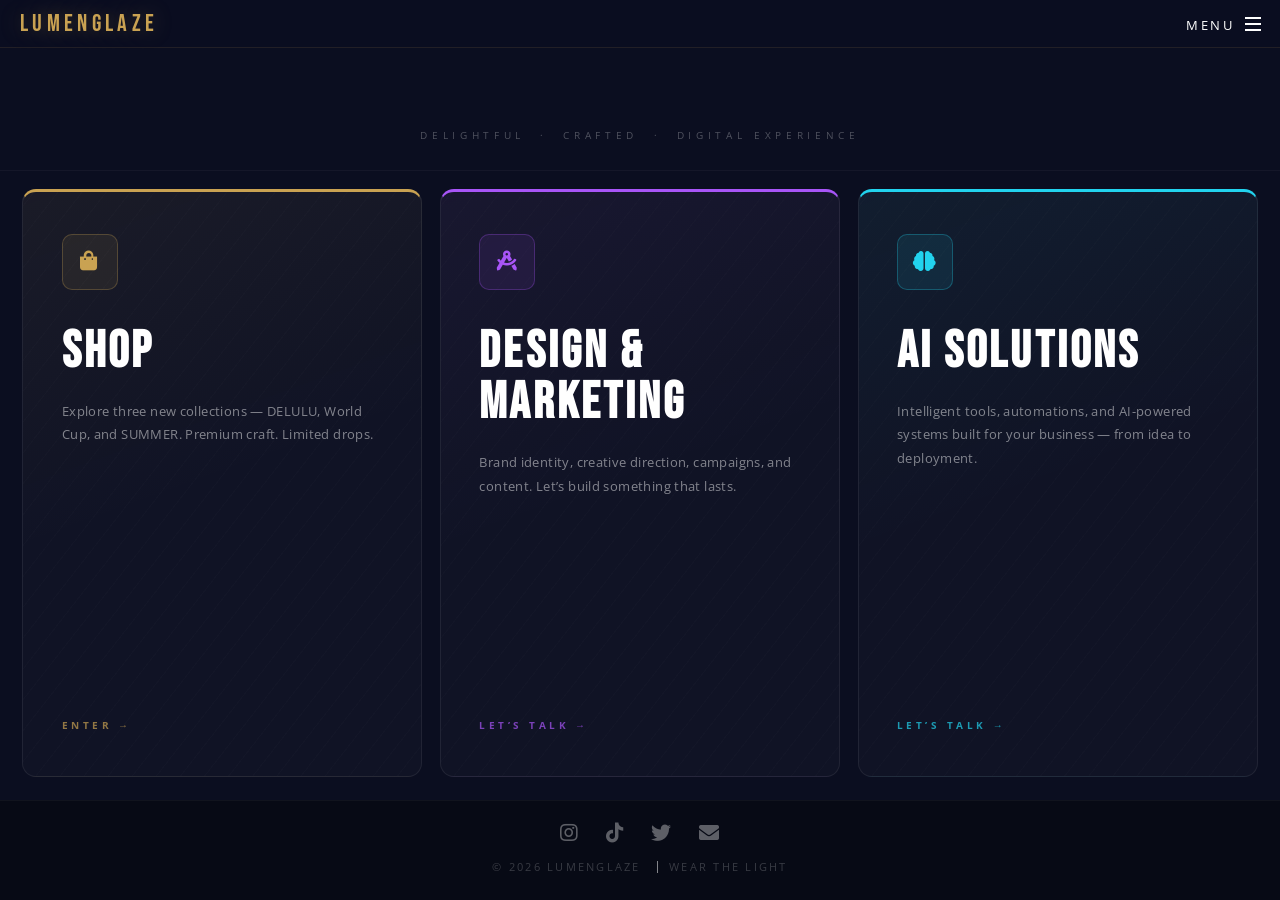
==== index.html @ 352c8181 "lumenglaze2git initial" ====
<!DOCTYPE HTML>
<html>
	<head>
		<title>LUMENGLAZE</title>
		<meta charset="utf-8" />
		<meta name="viewport" content="width=device-width, initial-scale=1, user-scalable=no" />
		<meta name="description" content="LUMENGLAZE — Shop, Design &amp; Marketing, AI Solutions." />
		<link rel="stylesheet" href="assets/css/main.css" />
		<link rel="stylesheet" href="assets/css/lumenglaze.css" />
		<noscript><link rel="stylesheet" href="assets/css/noscript.css" /></noscript>
		<style>
			/* ── HOME PAGE LAYOUT ───────────────────────────────────── */

			body.home-page {
				background: #0b0e20;
				overflow: hidden; /* single screen on desktop */
			}

			body.home-page #page-wrapper {
				background: none !important;
				background-image: none !important;
				display: flex;
				flex-direction: column;
				height: 100vh;
			}

			/* ── HEADER OVERRIDE for home (always solid, no alt) ─────── */

			body.home-page #header {
				background: rgba(11, 14, 32, 0.97) !important;
				border-bottom: 1px solid rgba(201, 162, 82, 0.12);
			}

			/* ── MAIN (fills remaining height below fixed header) ─────── */

			#home-main {
				flex: 1;
				display: flex;
				flex-direction: column;
				padding-top: 3em; /* = header height */
				min-height: 0;
			}

			/* ── TAGLINE STRIP ────────────────────────────────────────── */

			.home-intro {
				text-align: center;
				padding: 1.6em 2em 1.4em;
				border-bottom: 1px solid rgba(255, 255, 255, 0.04);
				flex-shrink: 0;
			}

			.home-intro p {
				margin: 0;
				font-size: 0.65em;
				letter-spacing: 0.45em;
				text-transform: uppercase;
				color: rgba(255, 255, 255, 0.28);
			}

			/* ── GATES WRAPPER ────────────────────────────────────────── */

			.gates-wrapper {
				flex: 1;
				display: flex;
				min-height: 0;
				padding: 1.1em 1.4em 1.4em;
				gap: 1.1em;
			}

			/* ── INDIVIDUAL GATE ──────────────────────────────────────── */

			.gate {
				flex: 1;
				display: flex;
				flex-direction: column;
				justify-content: space-between;
				padding: 2.6em 2.4em 2.4em;
				position: relative;
				border-radius: 14px;
				border: 1px solid rgba(255, 255, 255, 0.07);
				border-top: 3px solid var(--accent);
				background:
					linear-gradient(160deg, var(--accent-wash) 0%, transparent 50%),
					rgba(255, 255, 255, 0.022);
				text-decoration: none !important;
				overflow: hidden;
				transition: transform 0.35s ease, box-shadow 0.35s ease,
				            border-color 0.35s ease, background 0.35s ease;
			}

			.gate:hover {
				transform: translateY(-5px);
				border-color: var(--accent-border);
				background:
					linear-gradient(160deg, var(--accent-wash-strong) 0%, transparent 55%),
					rgba(255, 255, 255, 0.035);
				box-shadow:
					0 20px 50px rgba(0, 0, 0, 0.35),
					0 0 0 1px var(--accent-border),
					0 0 30px var(--accent-glow);
			}

			/* diagonal texture — barely visible, adds tactile depth */
			.gate::before {
				content: '';
				position: absolute;
				inset: 0;
				background: repeating-linear-gradient(
					-52deg,
					transparent,
					transparent 18px,
					rgba(255, 255, 255, 0.012) 18px,
					rgba(255, 255, 255, 0.012) 19px
				);
				border-radius: inherit;
				pointer-events: none;
			}

			/* ── GATE TOP ─────────────────────────────────────────────── */

			.gate-top {
				position: relative;
				z-index: 1;
			}

			/* icon in a rounded container */
			.gate-icon {
				display: inline-flex;
				align-items: center;
				justify-content: center;
				width: 2.8em;
				height: 2.8em;
				font-size: 1.25em;
				color: var(--accent);
				background: var(--accent-wash-strong);
				border: 1px solid var(--accent-border);
				border-radius: 10px;
				margin-bottom: 1.8em;
				transition: background 0.3s ease, border-color 0.3s ease, transform 0.3s ease;
			}

			.gate:hover .gate-icon {
				background: var(--accent-wash-hover);
				border-color: var(--accent);
				transform: scale(1.08);
			}

			/* ── GATE BODY ────────────────────────────────────────────── */

			.gate-body {
				flex: 1;
				position: relative;
				z-index: 1;
			}

			.gate-title {
				font-family: 'Bebas Neue', sans-serif !important;
				font-size: 3.2em !important;
				line-height: 1 !important;
				letter-spacing: 0.06em !important;
				color: #fff !important;
				margin: 0 0 0.45em 0 !important;
				text-transform: uppercase;
			}

			.gate-desc {
				font-size: 0.8em;
				line-height: 1.85em;
				color: rgba(255, 255, 255, 0.48);
				letter-spacing: 0.03em;
				margin: 0;
			}

			/* ── GATE FOOTER (CTA) ────────────────────────────────────── */

			.gate-cta {
				position: relative;
				z-index: 1;
				display: inline-flex;
				align-items: center;
				gap: 0.6em;
				margin-top: 2em;
				font-size: 0.62em;
				font-weight: 700;
				letter-spacing: 0.35em;
				text-transform: uppercase;
				color: var(--accent);
				border-bottom: none !important;
				opacity: 0.7;
				transition: gap 0.3s ease, opacity 0.3s ease;
			}

			.gate:hover .gate-cta {
				gap: 1em;
				opacity: 1;
			}

			.gate-cta .arrow {
				display: inline-block;
				transition: transform 0.3s ease;
			}

			.gate:hover .gate-cta .arrow {
				transform: translateX(4px);
			}

			/* ── ACCENT COLOURS PER GATE ──────────────────────────────── */

			.gate--shop {
				--accent:             #c9a252;
				--accent-wash:        rgba(201, 162, 82, 0.05);
				--accent-wash-strong: rgba(201, 162, 82, 0.09);
				--accent-wash-hover:  rgba(201, 162, 82, 0.16);
				--accent-border:      rgba(201, 162, 82, 0.28);
				--accent-glow:        rgba(201, 162, 82, 0.08);
			}

			.gate--design {
				--accent:             #a855f7;
				--accent-wash:        rgba(168, 85,  247, 0.05);
				--accent-wash-strong: rgba(168, 85,  247, 0.09);
				--accent-wash-hover:  rgba(168, 85,  247, 0.16);
				--accent-border:      rgba(168, 85,  247, 0.28);
				--accent-glow:        rgba(168, 85,  247, 0.08);
			}

			.gate--ai {
				--accent:             #22d3ee;
				--accent-wash:        rgba(34,  211, 238, 0.05);
				--accent-wash-strong: rgba(34,  211, 238, 0.09);
				--accent-wash-hover:  rgba(34,  211, 238, 0.16);
				--accent-border:      rgba(34,  211, 238, 0.28);
				--accent-glow:        rgba(34,  211, 238, 0.08);
			}

			/* ── FOOTER ───────────────────────────────────────────────── */

			body.home-page #footer {
				flex-shrink: 0;
				padding: 1.2em 2em !important;
				background: rgba(6, 8, 14, 0.6) !important;
				border-top: 1px solid rgba(255, 255, 255, 0.04);
			}

			body.home-page #footer .icons {
				margin: 0 0 0.4em 0;
			}

			body.home-page #footer .copyright {
				margin: 0;
			}

			/* ── RESPONSIVE ───────────────────────────────────────────── */

			@media screen and (max-width: 980px) {
				body.home-page { overflow: auto; }
				body.home-page #page-wrapper { height: auto; min-height: 100vh; }

				.gates-wrapper {
					flex-direction: column;
					padding: 1em;
					gap: 0.9em;
				}

				.gate {
					min-height: 200px;
					padding: 2em 1.8em 1.8em;
					border-radius: 12px;
				}

				.gate-title { font-size: 2.6em !important; }
			}

			@media screen and (max-width: 480px) {
				.gate-title { font-size: 2em !important; }
				.gate { min-height: 170px; }
				.gates-wrapper { padding: 0.8em; gap: 0.8em; }
			}
		</style>
	</head>
	<body class="home-page is-preload">

		<!-- Page Wrapper -->
		<div id="page-wrapper">

			<!-- Header -->
			<header id="header">
				<h1><a href="index.html">LUMENGLAZE</a></h1>
				<nav id="nav">
					<ul>
						<li class="special">
							<a href="#menu" class="menuToggle"><span>Menu</span></a>
							<div id="menu">
								<ul>
									<li><a href="index.html">Home</a></li>
									<li><a href="shop.html">Shop</a></li>
									<li><a href="contact.html">Design &amp; Marketing</a></li>
									<li><a href="contact.html">AI Solutions</a></li>
								</ul>
							</div>
						</li>
					</ul>
				</nav>
			</header>

			<!-- Main -->
			<main id="home-main">

				<!-- Tagline strip -->
				<div class="home-intro">
					<p>Delightful &nbsp;&middot;&nbsp; Crafted &nbsp;&middot;&nbsp; digital experience</p>
				</div>

				<!-- Three gates -->
				<div class="gates-wrapper">

					<!-- Shop -->
					<a href="shop.html" class="gate gate--shop">
						<div class="gate-top">
							<span class="gate-icon"><i class="icon solid fa-shopping-bag"></i></span>
						</div>
						<div class="gate-body">
							<h2 class="gate-title">Shop</h2>
							<p class="gate-desc">Explore three new collections — DELULU, World Cup, and SUMMER. Premium craft. Limited drops.</p>
						</div>
						<span class="gate-cta">Enter <span class="arrow">&#8594;</span></span>
					</a>

					<!-- Design & Marketing -->
					<a href="contact.html" class="gate gate--design">
						<div class="gate-top">
							<span class="gate-icon"><i class="icon solid fa-drafting-compass"></i></span>
						</div>
						<div class="gate-body">
							<h2 class="gate-title">Design &amp; Marketing</h2>
							<p class="gate-desc">Brand identity, creative direction, campaigns, and content. Let&#8217;s build something that lasts.</p>
						</div>
						<span class="gate-cta">Let&#8217;s Talk <span class="arrow">&#8594;</span></span>
					</a>

					<!-- AI Solutions -->
					<a href="contact.html" class="gate gate--ai">
						<div class="gate-top">
							<span class="gate-icon"><i class="icon solid fa-brain"></i></span>
						</div>
						<div class="gate-body">
							<h2 class="gate-title">AI Solutions</h2>
							<p class="gate-desc">Intelligent tools, automations, and AI-powered systems built for your business — from idea to deployment.</p>
						</div>
						<span class="gate-cta">Let&#8217;s Talk <span class="arrow">&#8594;</span></span>
					</a>

				</div>

			</main>

			<!-- Footer -->
			<footer id="footer">
				<ul class="icons">
					<li><a href="https://www.instagram.com" target="_blank" rel="noopener" class="icon brands fa-instagram"><span class="label">Instagram</span></a></li>
					<li><a href="https://www.tiktok.com" target="_blank" rel="noopener" class="icon brands fa-tiktok"><span class="label">TikTok</span></a></li>
					<li><a href="https://x.com" target="_blank" rel="noopener" class="icon brands fa-twitter"><span class="label">Twitter / X</span></a></li>
					<li><a href="mailto:hello@lumenglaze.com" class="icon solid fa-envelope"><span class="label">Email</span></a></li>
				</ul>
				<ul class="copyright">
					<li>&copy; 2026 LUMENGLAZE</li>
					<li>Wear the Light</li>
				</ul>
			</footer>

		</div>

		<!-- Scripts -->
		<script src="assets/js/jquery.min.js"></script>
		<script src="assets/js/jquery.scrollex.min.js"></script>
		<script src="assets/js/jquery.scrolly.min.js"></script>
		<script src="assets/js/browser.min.js"></script>
		<script src="assets/js/breakpoints.min.js"></script>
		<script src="assets/js/util.js"></script>
		<script src="assets/js/main.js"></script>

	</body>
</html>
---- assets/css/main.css ----
@import url(fontawesome-all.min.css);
@import url("https://fonts.googleapis.com/css?family=Open+Sans:400,400italic,600,600italic,800,800italic");

/*
	Spectral by HTML5 UP
	html5up.net | @ajlkn
	Free for personal and commercial use under the CCA 3.0 license (html5up.net/license)
*/

html, body, div, span, applet, object,
iframe, h1, h2, h3, h4, h5, h6, p, blockquote,
pre, a, abbr, acronym, address, big, cite,
code, del, dfn, em, img, ins, kbd, q, s, samp,
small, strike, strong, sub, sup, tt, var, b,
u, i, center, dl, dt, dd, ol, ul, li, fieldset,
form, label, legend, table, caption, tbody,
tfoot, thead, tr, th, td, article, aside,
canvas, details, embed, figure, figcaption,
footer, header, hgroup, menu, nav, output, ruby,
section, summary, time, mark, audio, video {
	margin: 0;
	padding: 0;
	border: 0;
	font-size: 100%;
	font: inherit;
	vertical-align: baseline;}

article, aside, details, figcaption, figure,
footer, header, hgroup, menu, nav, section {
	display: block;}

body {
	line-height: 1;
}

ol, ul {
	list-style: none;
}

blockquote, q {
	quotes: none;
}

	blockquote:before, blockquote:after, q:before, q:after {
		content: '';
		content: none;
	}

table {
	border-collapse: collapse;
	border-spacing: 0;
}

body {
	-webkit-text-size-adjust: none;
}

mark {
	background-color: transparent;
	color: inherit;
}

input::-moz-focus-inner {
	border: 0;
	padding: 0;
}

input, select, textarea {
	-moz-appearance: none;
	-webkit-appearance: none;
	-ms-appearance: none;
	appearance: none;
}

/* Basic */

	@-ms-viewport {
		width: device-width;
	}

	html {
		box-sizing: border-box;
	}

	*, *:before, *:after {
		box-sizing: inherit;
	}

	body {
		background: #2e3842;
	}

		body.is-preload *, body.is-preload *:before, body.is-preload *:after {
			-moz-animation: none !important;
			-webkit-animation: none !important;
			-ms-animation: none !important;
			animation: none !important;
			-moz-transition: none !important;
			-webkit-transition: none !important;
			-ms-transition: none !important;
			transition: none !important;
		}

	body, input, select, textarea {
		color: #fff;
		font-family: "Open Sans", Helvetica, sans-serif;
		font-size: 15pt;
		font-weight: 400;
		letter-spacing: 0.075em;
		line-height: 1.65em;
	}

		@media screen and (max-width: 1680px) {

			body, input, select, textarea {
				font-size: 13pt;
			}

		}

		@media screen and (max-width: 1280px) {

			body, input, select, textarea {
				font-size: 12pt;
			}

		}

		@media screen and (max-width: 736px) {

			body, input, select, textarea {
				font-size: 11pt;
				letter-spacing: 0.0375em;
			}

		}

	a {
		-moz-transition: color 0.2s ease, border-bottom-color 0.2s ease;
		-webkit-transition: color 0.2s ease, border-bottom-color 0.2s ease;
		-ms-transition: color 0.2s ease, border-bottom-color 0.2s ease;
		transition: color 0.2s ease, border-bottom-color 0.2s ease;
		border-bottom: dotted 1px;
		color: inherit;
		text-decoration: none;
	}

		a:hover {
			border-bottom-color: transparent;
		}

	strong, b {
		color: #fff;
		font-weight: 600;
	}

	em, i {
		font-style: italic;
	}

	p {
		margin: 0 0 2em 0;
	}

	h1, h2, h3, h4, h5, h6 {
		color: #fff;
		font-weight: 800;
		letter-spacing: 0.225em;
		line-height: 1em;
		margin: 0 0 1em 0;
		text-transform: uppercase;
	}

		h1 a, h2 a, h3 a, h4 a, h5 a, h6 a {
			color: inherit;
			text-decoration: none;
		}

	h2 {
		font-size: 1.35em;
		line-height: 1.75em;
	}

		@media screen and (max-width: 736px) {

			h2 {
				font-size: 1.1em;
				line-height: 1.65em;
			}

		}

	h3 {
		font-size: 1.15em;
		line-height: 1.75em;
	}

		@media screen and (max-width: 736px) {

			h3 {
				font-size: 1em;
				line-height: 1.65em;
			}

		}

	h4 {
		font-size: 1em;
		line-height: 1.5em;
	}

	h5 {
		font-size: 0.8em;
		line-height: 1.5em;
	}

	h6 {
		font-size: 0.7em;
		line-height: 1.5em;
	}

	sub {
		font-size: 0.8em;
		position: relative;
		top: 0.5em;
	}

	sup {
		font-size: 0.8em;
		position: relative;
		top: -0.5em;
	}

	hr {
		border: 0;
		border-bottom: solid 2px #fff;
		margin: 3em 0;
	}

		hr.major {
			margin: 4.5em 0;
		}

	blockquote {
		border-left: solid 4px #fff;
		font-style: italic;
		margin: 0 0 2em 0;
		padding: 0.5em 0 0.5em 2em;
	}

	code {
		background: rgba(144, 144, 144, 0.25);
		border-radius: 3px;
		font-family: "Courier New", monospace;
		font-size: 0.9em;
		letter-spacing: 0;
		margin: 0 0.25em;
		padding: 0.25em 0.65em;
	}

	pre {
		-webkit-overflow-scrolling: touch;
		font-family: "Courier New", monospace;
		font-size: 0.9em;
		margin: 0 0 2em 0;
	}

		pre code {
			display: block;
			line-height: 1.75em;
			padding: 1em 1.5em;
			overflow-x: auto;
		}

	.align-left {
		text-align: left;
	}

	.align-center {
		text-align: center;
	}

	.align-right {
		text-align: right;
	}

/* Row */

	.row {
		display: flex;
		flex-wrap: wrap;
		box-sizing: border-box;
		align-items: stretch;
	}

		.row > * {
			box-sizing: border-box;
		}

		.row.gtr-uniform > * > :last-child {
			margin-bottom: 0;
		}

		.row.aln-left {
			justify-content: flex-start;
		}

		.row.aln-center {
			justify-content: center;
		}

		.row.aln-right {
			justify-content: flex-end;
		}

		.row.aln-top {
			align-items: flex-start;
		}

		.row.aln-middle {
			align-items: center;
		}

		.row.aln-bottom {
			align-items: flex-end;
		}

		.row > .imp {
			order: -1;
		}

		.row > .col-1 {
			width: 8.33333%;
		}

		.row > .off-1 {
			margin-left: 8.33333%;
		}

		.row > .col-2 {
			width: 16.66667%;
		}

		.row > .off-2 {
			margin-left: 16.66667%;
		}

		.row > .col-3 {
			width: 25%;
		}

		.row > .off-3 {
			margin-left: 25%;
		}

		.row > .col-4 {
			width: 33.33333%;
		}

		.row > .off-4 {
			margin-left: 33.33333%;
		}

		.row > .col-5 {
			width: 41.66667%;
		}

		.row > .off-5 {
			margin-left: 41.66667%;
		}

		.row > .col-6 {
			width: 50%;
		}

		.row > .off-6 {
			margin-left: 50%;
		}

		.row > .col-7 {
			width: 58.33333%;
		}

		.row > .off-7 {
			margin-left: 58.33333%;
		}

		.row > .col-8 {
			width: 66.66667%;
		}

		.row > .off-8 {
			margin-left: 66.66667%;
		}

		.row > .col-9 {
			width: 75%;
		}

		.row > .off-9 {
			margin-left: 75%;
		}

		.row > .col-10 {
			width: 83.33333%;
		}

		.row > .off-10 {
			margin-left: 83.33333%;
		}

		.row > .col-11 {
			width: 91.66667%;
		}

		.row > .off-11 {
			margin-left: 91.66667%;
		}

		.row > .col-12 {
			width: 100%;
		}

		.row > .off-12 {
			margin-left: 100%;
		}

		.row.gtr-0 {
			margin-top: 0;
			margin-left: 0em;
		}

			.row.gtr-0 > * {
				padding: 0 0 0 0em;
			}

			.row.gtr-0.gtr-uniform {
				margin-top: 0em;
			}

				.row.gtr-0.gtr-uniform > * {
					padding-top: 0em;
				}

		.row.gtr-25 {
			margin-top: 0;
			margin-left: -0.375em;
		}

			.row.gtr-25 > * {
				padding: 0 0 0 0.375em;
			}

			.row.gtr-25.gtr-uniform {
				margin-top: -0.375em;
			}

				.row.gtr-25.gtr-uniform > * {
					padding-top: 0.375em;
				}

		.row.gtr-50 {
			margin-top: 0;
			margin-left: -0.75em;
		}

			.row.gtr-50 > * {
				padding: 0 0 0 0.75em;
			}

			.row.gtr-50.gtr-uniform {
				margin-top: -0.75em;
			}

				.row.gtr-50.gtr-uniform > * {
					padding-top: 0.75em;
				}

		.row {
			margin-top: 0;
			margin-left: -1.5em;
		}

			.row > * {
				padding: 0 0 0 1.5em;
			}

			.row.gtr-uniform {
				margin-top: -1.5em;
			}

				.row.gtr-uniform > * {
					padding-top: 1.5em;
				}

		.row.gtr-150 {
			margin-top: 0;
			margin-left: -2.25em;
		}

			.row.gtr-150 > * {
				padding: 0 0 0 2.25em;
			}

			.row.gtr-150.gtr-uniform {
				margin-top: -2.25em;
			}

				.row.gtr-150.gtr-uniform > * {
					padding-top: 2.25em;
				}

		.row.gtr-200 {
			margin-top: 0;
			margin-left: -3em;
		}

			.row.gtr-200 > * {
				padding: 0 0 0 3em;
			}

			.row.gtr-200.gtr-uniform {
				margin-top: -3em;
			}

				.row.gtr-200.gtr-uniform > * {
					padding-top: 3em;
				}

		@media screen and (max-width: 1680px) {

			.row {
				display: flex;
				flex-wrap: wrap;
				box-sizing: border-box;
				align-items: stretch;
			}

				.row > * {
					box-sizing: border-box;
				}

				.row.gtr-uniform > * > :last-child {
					margin-bottom: 0;
				}

				.row.aln-left {
					justify-content: flex-start;
				}

				.row.aln-center {
					justify-content: center;
				}

				.row.aln-right {
					justify-content: flex-end;
				}

				.row.aln-top {
					align-items: flex-start;
				}

				.row.aln-middle {
					align-items: center;
				}

				.row.aln-bottom {
					align-items: flex-end;
				}

				.row > .imp-xlarge {
					order: -1;
				}

				.row > .col-1-xlarge {
					width: 8.33333%;
				}

				.row > .off-1-xlarge {
					margin-left: 8.33333%;
				}

				.row > .col-2-xlarge {
					width: 16.66667%;
				}

				.row > .off-2-xlarge {
					margin-left: 16.66667%;
				}

				.row > .col-3-xlarge {
					width: 25%;
				}

				.row > .off-3-xlarge {
					margin-left: 25%;
				}

				.row > .col-4-xlarge {
					width: 33.33333%;
				}

				.row > .off-4-xlarge {
					margin-left: 33.33333%;
				}

				.row > .col-5-xlarge {
					width: 41.66667%;
				}

				.row > .off-5-xlarge {
					margin-left: 41.66667%;
				}

				.row > .col-6-xlarge {
					width: 50%;
				}

				.row > .off-6-xlarge {
					margin-left: 50%;
				}

				.row > .col-7-xlarge {
					width: 58.33333%;
				}

				.row > .off-7-xlarge {
					margin-left: 58.33333%;
				}

				.row > .col-8-xlarge {
					width: 66.66667%;
				}

				.row > .off-8-xlarge {
					margin-left: 66.66667%;
				}

				.row > .col-9-xlarge {
					width: 75%;
				}

				.row > .off-9-xlarge {
					margin-left: 75%;
				}

				.row > .col-10-xlarge {
					width: 83.33333%;
				}

				.row > .off-10-xlarge {
					margin-left: 83.33333%;
				}

				.row > .col-11-xlarge {
					width: 91.66667%;
				}

				.row > .off-11-xlarge {
					margin-left: 91.66667%;
				}

				.row > .col-12-xlarge {
					width: 100%;
				}

				.row > .off-12-xlarge {
					margin-left: 100%;
				}

				.row.gtr-0 {
					margin-top: 0;
					margin-left: 0em;
				}

					.row.gtr-0 > * {
						padding: 0 0 0 0em;
					}

					.row.gtr-0.gtr-uniform {
						margin-top: 0em;
					}

						.row.gtr-0.gtr-uniform > * {
							padding-top: 0em;
						}

				.row.gtr-25 {
					margin-top: 0;
					margin-left: -0.375em;
				}

					.row.gtr-25 > * {
						padding: 0 0 0 0.375em;
					}

					.row.gtr-25.gtr-uniform {
						margin-top: -0.375em;
					}

						.row.gtr-25.gtr-uniform > * {
							padding-top: 0.375em;
						}

				.row.gtr-50 {
					margin-top: 0;
					margin-left: -0.75em;
				}

					.row.gtr-50 > * {
						padding: 0 0 0 0.75em;
					}

					.row.gtr-50.gtr-uniform {
						margin-top: -0.75em;
					}

						.row.gtr-50.gtr-uniform > * {
							padding-top: 0.75em;
						}

				.row {
					margin-top: 0;
					margin-left: -1.5em;
				}

					.row > * {
						padding: 0 0 0 1.5em;
					}

					.row.gtr-uniform {
						margin-top: -1.5em;
					}

						.row.gtr-uniform > * {
							padding-top: 1.5em;
						}

				.row.gtr-150 {
					margin-top: 0;
					margin-left: -2.25em;
				}

					.row.gtr-150 > * {
						padding: 0 0 0 2.25em;
					}

					.row.gtr-150.gtr-uniform {
						margin-top: -2.25em;
					}

						.row.gtr-150.gtr-uniform > * {
							padding-top: 2.25em;
						}

				.row.gtr-200 {
					margin-top: 0;
					margin-left: -3em;
				}

					.row.gtr-200 > * {
						padding: 0 0 0 3em;
					}

					.row.gtr-200.gtr-uniform {
						margin-top: -3em;
					}

						.row.gtr-200.gtr-uniform > * {
							padding-top: 3em;
						}

		}

		@media screen and (max-width: 1280px) {

			.row {
				display: flex;
				flex-wrap: wrap;
				box-sizing: border-box;
				align-items: stretch;
			}

				.row > * {
					box-sizing: border-box;
				}

				.row.gtr-uniform > * > :last-child {
					margin-bottom: 0;
				}

				.row.aln-left {
					justify-content: flex-start;
				}

				.row.aln-center {
					justify-content: center;
				}

				.row.aln-right {
					justify-content: flex-end;
				}

				.row.aln-top {
					align-items: flex-start;
				}

				.row.aln-middle {
					align-items: center;
				}

				.row.aln-bottom {
					align-items: flex-end;
				}

				.row > .imp-large {
					order: -1;
				}

				.row > .col-1-large {
					width: 8.33333%;
				}

				.row > .off-1-large {
					margin-left: 8.33333%;
				}

				.row > .col-2-large {
					width: 16.66667%;
				}

				.row > .off-2-large {
					margin-left: 16.66667%;
				}

				.row > .col-3-large {
					width: 25%;
				}

				.row > .off-3-large {
					margin-left: 25%;
				}

				.row > .col-4-large {
					width: 33.33333%;
				}

				.row > .off-4-large {
					margin-left: 33.33333%;
				}

				.row > .col-5-large {
					width: 41.66667%;
				}

				.row > .off-5-large {
					margin-left: 41.66667%;
				}

				.row > .col-6-large {
					width: 50%;
				}

				.row > .off-6-large {
					margin-left: 50%;
				}

				.row > .col-7-large {
					width: 58.33333%;
				}

				.row > .off-7-large {
					margin-left: 58.33333%;
				}

				.row > .col-8-large {
					width: 66.66667%;
				}

				.row > .off-8-large {
					margin-left: 66.66667%;
				}

				.row > .col-9-large {
					width: 75%;
				}

				.row > .off-9-large {
					margin-left: 75%;
				}

				.row > .col-10-large {
					width: 83.33333%;
				}

				.row > .off-10-large {
					margin-left: 83.33333%;
				}

				.row > .col-11-large {
					width: 91.66667%;
				}

				.row > .off-11-large {
					margin-left: 91.66667%;
				}

				.row > .col-12-large {
					width: 100%;
				}

				.row > .off-12-large {
					margin-left: 100%;
				}

				.row.gtr-0 {
					margin-top: 0;
					margin-left: 0em;
				}

					.row.gtr-0 > * {
						padding: 0 0 0 0em;
					}

					.row.gtr-0.gtr-uniform {
						margin-top: 0em;
					}

						.row.gtr-0.gtr-uniform > * {
							padding-top: 0em;
						}

				.row.gtr-25 {
					margin-top: 0;
					margin-left: -0.375em;
				}

					.row.gtr-25 > * {
						padding: 0 0 0 0.375em;
					}

					.row.gtr-25.gtr-uniform {
						margin-top: -0.375em;
					}

						.row.gtr-25.gtr-uniform > * {
							padding-top: 0.375em;
						}

				.row.gtr-50 {
					margin-top: 0;
					margin-left: -0.75em;
				}

					.row.gtr-50 > * {
						padding: 0 0 0 0.75em;
					}

					.row.gtr-50.gtr-uniform {
						margin-top: -0.75em;
					}

						.row.gtr-50.gtr-uniform > * {
							padding-top: 0.75em;
						}

				.row {
					margin-top: 0;
					margin-left: -1.5em;
				}

					.row > * {
						padding: 0 0 0 1.5em;
					}

					.row.gtr-uniform {
						margin-top: -1.5em;
					}

						.row.gtr-uniform > * {
							padding-top: 1.5em;
						}

				.row.gtr-150 {
					margin-top: 0;
					margin-left: -2.25em;
				}

					.row.gtr-150 > * {
						padding: 0 0 0 2.25em;
					}

					.row.gtr-150.gtr-uniform {
						margin-top: -2.25em;
					}

						.row.gtr-150.gtr-uniform > * {
							padding-top: 2.25em;
						}

				.row.gtr-200 {
					margin-top: 0;
					margin-left: -3em;
				}

					.row.gtr-200 > * {
						padding: 0 0 0 3em;
					}

					.row.gtr-200.gtr-uniform {
						margin-top: -3em;
					}

						.row.gtr-200.gtr-uniform > * {
							padding-top: 3em;
						}

		}

		@media screen and (max-width: 980px) {

			.row {
				display: flex;
				flex-wrap: wrap;
				box-sizing: border-box;
				align-items: stretch;
			}

				.row > * {
					box-sizing: border-box;
				}

				.row.gtr-uniform > * > :last-child {
					margin-bottom: 0;
				}

				.row.aln-left {
					justify-content: flex-start;
				}

				.row.aln-center {
					justify-content: center;
				}

				.row.aln-right {
					justify-content: flex-end;
				}

				.row.aln-top {
					align-items: flex-start;
				}

				.row.aln-middle {
					align-items: center;
				}

				.row.aln-bottom {
					align-items: flex-end;
				}

				.row > .imp-medium {
					order: -1;
				}

				.row > .col-1-medium {
					width: 8.33333%;
				}

				.row > .off-1-medium {
					margin-left: 8.33333%;
				}

				.row > .col-2-medium {
					width: 16.66667%;
				}

				.row > .off-2-medium {
					margin-left: 16.66667%;
				}

				.row > .col-3-medium {
					width: 25%;
				}

				.row > .off-3-medium {
					margin-left: 25%;
				}

				.row > .col-4-medium {
					width: 33.33333%;
				}

				.row > .off-4-medium {
					margin-left: 33.33333%;
				}

				.row > .col-5-medium {
					width: 41.66667%;
				}

				.row > .off-5-medium {
					margin-left: 41.66667%;
				}

				.row > .col-6-medium {
					width: 50%;
				}

				.row > .off-6-medium {
					margin-left: 50%;
				}

				.row > .col-7-medium {
					width: 58.33333%;
				}

				.row > .off-7-medium {
					margin-left: 58.33333%;
				}

				.row > .col-8-medium {
					width: 66.66667%;
				}

				.row > .off-8-medium {
					margin-left: 66.66667%;
				}

				.row > .col-9-medium {
					width: 75%;
				}

				.row > .off-9-medium {
					margin-left: 75%;
				}

				.row > .col-10-medium {
					width: 83.33333%;
				}

				.row > .off-10-medium {
					margin-left: 83.33333%;
				}

				.row > .col-11-medium {
					width: 91.66667%;
				}

				.row > .off-11-medium {
					margin-left: 91.66667%;
				}

				.row > .col-12-medium {
					width: 100%;
				}

				.row > .off-12-medium {
					margin-left: 100%;
				}

				.row.gtr-0 {
					margin-top: 0;
					margin-left: 0em;
				}

					.row.gtr-0 > * {
						padding: 0 0 0 0em;
					}

					.row.gtr-0.gtr-uniform {
						margin-top: 0em;
					}

						.row.gtr-0.gtr-uniform > * {
							padding-top: 0em;
						}

				.row.gtr-25 {
					margin-top: 0;
					margin-left: -0.375em;
				}

					.row.gtr-25 > * {
						padding: 0 0 0 0.375em;
					}

					.row.gtr-25.gtr-uniform {
						margin-top: -0.375em;
					}

						.row.gtr-25.gtr-uniform > * {
							padding-top: 0.375em;
						}

				.row.gtr-50 {
					margin-top: 0;
					margin-left: -0.75em;
				}

					.row.gtr-50 > * {
						padding: 0 0 0 0.75em;
					}

					.row.gtr-50.gtr-uniform {
						margin-top: -0.75em;
					}

						.row.gtr-50.gtr-uniform > * {
							padding-top: 0.75em;
						}

				.row {
					margin-top: 0;
					margin-left: -1.5em;
				}

					.row > * {
						padding: 0 0 0 1.5em;
					}

					.row.gtr-uniform {
						margin-top: -1.5em;
					}

						.row.gtr-uniform > * {
							padding-top: 1.5em;
						}

				.row.gtr-150 {
					margin-top: 0;
					margin-left: -2.25em;
				}

					.row.gtr-150 > * {
						padding: 0 0 0 2.25em;
					}

					.row.gtr-150.gtr-uniform {
						margin-top: -2.25em;
					}

						.row.gtr-150.gtr-uniform > * {
							padding-top: 2.25em;
						}

				.row.gtr-200 {
					margin-top: 0;
					margin-left: -3em;
				}

					.row.gtr-200 > * {
						padding: 0 0 0 3em;
					}

					.row.gtr-200.gtr-uniform {
						margin-top: -3em;
					}

						.row.gtr-200.gtr-uniform > * {
							padding-top: 3em;
						}

		}

		@media screen and (max-width: 736px) {

			.row {
				display: flex;
				flex-wrap: wrap;
				box-sizing: border-box;
				align-items: stretch;
			}

				.row > * {
					box-sizing: border-box;
				}

				.row.gtr-uniform > * > :last-child {
					margin-bottom: 0;
				}

				.row.aln-left {
					justify-content: flex-start;
				}

				.row.aln-center {
					justify-content: center;
				}

				.row.aln-right {
					justify-content: flex-end;
				}

				.row.aln-top {
					align-items: flex-start;
				}

				.row.aln-middle {
					align-items: center;
				}

				.row.aln-bottom {
					align-items: flex-end;
				}

				.row > .imp-small {
					order: -1;
				}

				.row > .col-1-small {
					width: 8.33333%;
				}

				.row > .off-1-small {
					margin-left: 8.33333%;
				}

				.row > .col-2-small {
					width: 16.66667%;
				}

				.row > .off-2-small {
					margin-left: 16.66667%;
				}

				.row > .col-3-small {
					width: 25%;
				}

				.row > .off-3-small {
					margin-left: 25%;
				}

				.row > .col-4-small {
					width: 33.33333%;
				}

				.row > .off-4-small {
					margin-left: 33.33333%;
				}

				.row > .col-5-small {
					width: 41.66667%;
				}

				.row > .off-5-small {
					margin-left: 41.66667%;
				}

				.row > .col-6-small {
					width: 50%;
				}

				.row > .off-6-small {
					margin-left: 50%;
				}

				.row > .col-7-small {
					width: 58.33333%;
				}

				.row > .off-7-small {
					margin-left: 58.33333%;
				}

				.row > .col-8-small {
					width: 66.66667%;
				}

				.row > .off-8-small {
					margin-left: 66.66667%;
				}

				.row > .col-9-small {
					width: 75%;
				}

				.row > .off-9-small {
					margin-left: 75%;
				}

				.row > .col-10-small {
					width: 83.33333%;
				}

				.row > .off-10-small {
					margin-left: 83.33333%;
				}

				.row > .col-11-small {
					width: 91.66667%;
				}

				.row > .off-11-small {
					margin-left: 91.66667%;
				}

				.row > .col-12-small {
					width: 100%;
				}

				.row > .off-12-small {
					margin-left: 100%;
				}

				.row.gtr-0 {
					margin-top: 0;
					margin-left: 0em;
				}

					.row.gtr-0 > * {
						padding: 0 0 0 0em;
					}

					.row.gtr-0.gtr-uniform {
						margin-top: 0em;
					}

						.row.gtr-0.gtr-uniform > * {
							padding-top: 0em;
						}

				.row.gtr-25 {
					margin-top: 0;
					margin-left: -0.375em;
				}

					.row.gtr-25 > * {
						padding: 0 0 0 0.375em;
					}

					.row.gtr-25.gtr-uniform {
						margin-top: -0.375em;
					}

						.row.gtr-25.gtr-uniform > * {
							padding-top: 0.375em;
						}

				.row.gtr-50 {
					margin-top: 0;
					margin-left: -0.75em;
				}

					.row.gtr-50 > * {
						padding: 0 0 0 0.75em;
					}

					.row.gtr-50.gtr-uniform {
						margin-top: -0.75em;
					}

						.row.gtr-50.gtr-uniform > * {
							padding-top: 0.75em;
						}

				.row {
					margin-top: 0;
					margin-left: -1.5em;
				}

					.row > * {
						padding: 0 0 0 1.5em;
					}

					.row.gtr-uniform {
						margin-top: -1.5em;
					}

						.row.gtr-uniform > * {
							padding-top: 1.5em;
						}

				.row.gtr-150 {
					margin-top: 0;
					margin-left: -2.25em;
				}

					.row.gtr-150 > * {
						padding: 0 0 0 2.25em;
					}

					.row.gtr-150.gtr-uniform {
						margin-top: -2.25em;
					}

						.row.gtr-150.gtr-uniform > * {
							padding-top: 2.25em;
						}

				.row.gtr-200 {
					margin-top: 0;
					margin-left: -3em;
				}

					.row.gtr-200 > * {
						padding: 0 0 0 3em;
					}

					.row.gtr-200.gtr-uniform {
						margin-top: -3em;
					}

						.row.gtr-200.gtr-uniform > * {
							padding-top: 3em;
						}

		}

		@media screen and (max-width: 480px) {

			.row {
				display: flex;
				flex-wrap: wrap;
				box-sizing: border-box;
				align-items: stretch;
			}

				.row > * {
					box-sizing: border-box;
				}

				.row.gtr-uniform > * > :last-child {
					margin-bottom: 0;
				}

				.row.aln-left {
					justify-content: flex-start;
				}

				.row.aln-center {
					justify-content: center;
				}

				.row.aln-right {
					justify-content: flex-end;
				}

				.row.aln-top {
					align-items: flex-start;
				}

				.row.aln-middle {
					align-items: center;
				}

				.row.aln-bottom {
					align-items: flex-end;
				}

				.row > .imp-xsmall {
					order: -1;
				}

				.row > .col-1-xsmall {
					width: 8.33333%;
				}

				.row > .off-1-xsmall {
					margin-left: 8.33333%;
				}

				.row > .col-2-xsmall {
					width: 16.66667%;
				}

				.row > .off-2-xsmall {
					margin-left: 16.66667%;
				}

				.row > .col-3-xsmall {
					width: 25%;
				}

				.row > .off-3-xsmall {
					margin-left: 25%;
				}

				.row > .col-4-xsmall {
					width: 33.33333%;
				}

				.row > .off-4-xsmall {
					margin-left: 33.33333%;
				}

				.row > .col-5-xsmall {
					width: 41.66667%;
				}

				.row > .off-5-xsmall {
					margin-left: 41.66667%;
				}

				.row > .col-6-xsmall {
					width: 50%;
				}

				.row > .off-6-xsmall {
					margin-left: 50%;
				}

				.row > .col-7-xsmall {
					width: 58.33333%;
				}

				.row > .off-7-xsmall {
					margin-left: 58.33333%;
				}

				.row > .col-8-xsmall {
					width: 66.66667%;
				}

				.row > .off-8-xsmall {
					margin-left: 66.66667%;
				}

				.row > .col-9-xsmall {
					width: 75%;
				}

				.row > .off-9-xsmall {
					margin-left: 75%;
				}

				.row > .col-10-xsmall {
					width: 83.33333%;
				}

				.row > .off-10-xsmall {
					margin-left: 83.33333%;
				}

				.row > .col-11-xsmall {
					width: 91.66667%;
				}

				.row > .off-11-xsmall {
					margin-left: 91.66667%;
				}

				.row > .col-12-xsmall {
					width: 100%;
				}

				.row > .off-12-xsmall {
					margin-left: 100%;
				}

				.row.gtr-0 {
					margin-top: 0;
					margin-left: 0em;
				}

					.row.gtr-0 > * {
						padding: 0 0 0 0em;
					}

					.row.gtr-0.gtr-uniform {
						margin-top: 0em;
					}

						.row.gtr-0.gtr-uniform > * {
							padding-top: 0em;
						}

				.row.gtr-25 {
					margin-top: 0;
					margin-left: -0.375em;
				}

					.row.gtr-25 > * {
						padding: 0 0 0 0.375em;
					}

					.row.gtr-25.gtr-uniform {
						margin-top: -0.375em;
					}

						.row.gtr-25.gtr-uniform > * {
							padding-top: 0.375em;
						}

				.row.gtr-50 {
					margin-top: 0;
					margin-left: -0.75em;
				}

					.row.gtr-50 > * {
						padding: 0 0 0 0.75em;
					}

					.row.gtr-50.gtr-uniform {
						margin-top: -0.75em;
					}

						.row.gtr-50.gtr-uniform > * {
							padding-top: 0.75em;
						}

				.row {
					margin-top: 0;
					margin-left: -1.5em;
				}

					.row > * {
						padding: 0 0 0 1.5em;
					}

					.row.gtr-uniform {
						margin-top: -1.5em;
					}

						.row.gtr-uniform > * {
							padding-top: 1.5em;
						}

				.row.gtr-150 {
					margin-top: 0;
					margin-left: -2.25em;
				}

					.row.gtr-150 > * {
						padding: 0 0 0 2.25em;
					}

					.row.gtr-150.gtr-uniform {
						margin-top: -2.25em;
					}

						.row.gtr-150.gtr-uniform > * {
							padding-top: 2.25em;
						}

				.row.gtr-200 {
					margin-top: 0;
					margin-left: -3em;
				}

					.row.gtr-200 > * {
						padding: 0 0 0 3em;
					}

					.row.gtr-200.gtr-uniform {
						margin-top: -3em;
					}

						.row.gtr-200.gtr-uniform > * {
							padding-top: 3em;
						}

		}

/* Section/Article */

	section.special, article.special {
		text-align: center;
	}

	header p {
		color: rgba(255, 255, 255, 0.5);
		position: relative;
		top: -0.25em;
	}

	header h3 + p {
		font-size: 1.1em;
	}

	header h4 + p,
	header h5 + p,
	header h6 + p {
		font-size: 0.9em;
	}

	header.major {
		margin: 0 0 3.5em 0;
	}

		header.major h2, header.major h3, header.major h4, header.major h5, header.major h6 {
			border-bottom: solid 2px #fff;
			display: inline-block;
			padding-bottom: 1em;
			position: relative;
		}

			header.major h2:after, header.major h3:after, header.major h4:after, header.major h5:after, header.major h6:after {
				content: '';
				display: block;
				height: 1px;
			}

		header.major p {
			color: #fff;
			top: 0;
		}

		@media screen and (max-width: 736px) {

			header.major {
				margin: 0 0 2em 0;
			}

		}

	@media screen and (max-width: 980px) {

		header br {
			display: none;
		}

	}

/* Form */

	form {
		margin: 0 0 2em 0;
	}

	label {
		color: #fff;
		display: block;
		font-size: 0.9em;
		font-weight: 600;
		margin: 0 0 1em 0;
	}

	input[type="text"],
	input[type="password"],
	input[type="email"],
	select,
	textarea {
		-moz-appearance: none;
		-webkit-appearance: none;
		-ms-appearance: none;
		appearance: none;
		background-color: rgba(144, 144, 144, 0.25);
		border-radius: 3px;
		border: none;
		color: inherit;
		display: block;
		outline: 0;
		padding: 0 1em;
		text-decoration: none;
		width: 100%;
	}

		input[type="text"]:invalid,
		input[type="password"]:invalid,
		input[type="email"]:invalid,
		select:invalid,
		textarea:invalid {
			box-shadow: none;
		}

		input[type="text"]:focus,
		input[type="password"]:focus,
		input[type="email"]:focus,
		select:focus,
		textarea:focus {
			box-shadow: 0 0 0 2px #21b2a6;
		}

	select {
		background-size: 1.25em;
		background-repeat: no-repeat;
		background-position: calc(100% - 1em) center;
		height: 2.75em;
		padding-right: 2.75em;
		text-overflow: ellipsis;
	}

		select:focus::-ms-value {
			background-color: transparent;
		}

		select::-ms-expand {
			display: none;
		}

	input[type="text"],
	input[type="password"],
	input[type="email"],
	select {
		height: 2.75em;
	}

	textarea {
		padding: 0.75em 1em;
	}

	input[type="checkbox"],
	input[type="radio"] {
		-moz-appearance: none;
		-webkit-appearance: none;
		-ms-appearance: none;
		appearance: none;
		display: block;
		float: left;
		margin-right: -2em;
		opacity: 0;
		width: 1em;
		z-index: -1;
	}

		input[type="checkbox"] + label,
		input[type="radio"] + label {
			text-decoration: none;
			color: #fff;
			cursor: pointer;
			display: inline-block;
			font-size: 1em;
			font-weight: 400;
			padding-left: 2.4em;
			padding-right: 0.75em;
			position: relative;
		}

			input[type="checkbox"] + label:before,
			input[type="radio"] + label:before {
				-moz-osx-font-smoothing: grayscale;
				-webkit-font-smoothing: antialiased;
				display: inline-block;
				font-style: normal;
				font-variant: normal;
				text-rendering: auto;
				line-height: 1;
				text-transform: none !important;
				font-family: 'Font Awesome 5 Free';
				font-weight: 900;
			}

			input[type="checkbox"] + label:before,
			input[type="radio"] + label:before {
				background: rgba(144, 144, 144, 0.25);
				border-radius: 3px;
				content: '';
				display: inline-block;
				font-size: 0.8em;
				height: 2.0625em;
				left: 0;
				line-height: 2.0625em;
				position: absolute;
				text-align: center;
				top: 0;
				width: 2.0625em;
			}

		input[type="checkbox"]:checked + label:before,
		input[type="radio"]:checked + label:before {
			background: #2e3842;
			color: #fff;
			content: '\f00c';
		}

		input[type="checkbox"]:focus + label:before,
		input[type="radio"]:focus + label:before {
			box-shadow: 0 0 0 2px #21b2a6;
		}

	input[type="checkbox"] + label:before {
		border-radius: 3px;
	}

	input[type="radio"] + label:before {
		border-radius: 100%;
	}

	::-webkit-input-placeholder {
		color: rgba(255, 255, 255, 0.5) !important;
		opacity: 1.0;
	}

	:-moz-placeholder {
		color: rgba(255, 255, 255, 0.5) !important;
		opacity: 1.0;
	}

	::-moz-placeholder {
		color: rgba(255, 255, 255, 0.5) !important;
		opacity: 1.0;
	}

	:-ms-input-placeholder {
		color: rgba(255, 255, 255, 0.5) !important;
		opacity: 1.0;
	}

/* Box */

	.box {
		border-radius: 3px;
		border: solid 2px #fff;
		margin-bottom: 2em;
		padding: 1.5em;
	}

		.box > :last-child,
		.box > :last-child > :last-child,
		.box > :last-child > :last-child > :last-child {
			margin-bottom: 0;
		}

		.box.alt {
			border: 0;
			border-radius: 0;
			padding: 0;
		}

/* Icon */

	.icon {
		text-decoration: none;
		border-bottom: none;
		position: relative;
	}

		.icon:before {
			-moz-osx-font-smoothing: grayscale;
			-webkit-font-smoothing: antialiased;
			display: inline-block;
			font-style: normal;
			font-variant: normal;
			text-rendering: auto;
			line-height: 1;
			text-transform: none !important;
			font-family: 'Font Awesome 5 Free';
			font-weight: 400;
		}

		.icon > .label {
			display: none;
		}

		.icon:before {
			line-height: inherit;
		}

		.icon.solid:before {
			font-weight: 900;
		}

		.icon.brands:before {
			font-family: 'Font Awesome 5 Brands';
		}

		.icon.major {
			-moz-transform: rotate(-45deg);
			-webkit-transform: rotate(-45deg);
			-ms-transform: rotate(-45deg);
			transform: rotate(-45deg);
			border-radius: 3px;
			border: solid 2px #fff;
			display: inline-block;
			font-size: 1.35em;
			height: calc(3em + 2px);
			line-height: 3em;
			text-align: center;
			width: calc(3em + 2px);
		}

			.icon.major:before {
				-moz-transform: rotate(45deg);
				-webkit-transform: rotate(45deg);
				-ms-transform: rotate(45deg);
				transform: rotate(45deg);
				display: inline-block;
				font-size: 1.5em;
			}

			@media screen and (max-width: 736px) {

				.icon.major {
					font-size: 1em;
				}

			}

		.icon.style1 {
			color: #00ffcc;
		}

		.icon.style2 {
			color: #00f0ff;
		}

		.icon.style3 {
			color: #76ddff;
		}

/* Image */

	.image {
		border-radius: 3px;
		border: 0;
		display: inline-block;
		position: relative;
	}

		.image img {
			border-radius: 3px;
			display: block;
		}

		.image.left {
			float: left;
			margin: 0 2em 2em 0;
			top: 0.25em;
		}

		.image.right {
			float: right;
			margin: 0 0 2em 2em;
			top: 0.25em;
		}

		.image.left, .image.right {
			max-width: 40%;
		}

			.image.left img, .image.right img {
				width: 100%;
			}

		.image.fit {
			display: block;
			margin: 0 0 2em 0;
			width: 100%;
		}

			.image.fit img {
				width: 100%;
			}

/* List */

	ol {
		list-style: decimal;
		margin: 0 0 2em 0;
		padding-left: 1.25em;
	}

		ol li {
			padding-left: 0.25em;
		}

	ul {
		list-style: disc;
		margin: 0 0 2em 0;
		padding-left: 1em;
	}

		ul li {
			padding-left: 0.5em;
		}

		ul.alt {
			list-style: none;
			padding-left: 0;
		}

			ul.alt li {
				border-top: solid 1px #fff;
				padding: 0.5em 0;
			}

				ul.alt li:first-child {
					border-top: 0;
					padding-top: 0;
				}

	dl {
		margin: 0 0 2em 0;
	}

/* Actions */

	ul.actions {
		display: -moz-flex;
		display: -webkit-flex;
		display: -ms-flex;
		display: flex;
		cursor: default;
		list-style: none;
		margin-left: -1em;
		padding-left: 0;
	}

		ul.actions li {
			padding: 0 0 0 1em;
			vertical-align: middle;
		}

		ul.actions.special {
			-moz-justify-content: center;
			-webkit-justify-content: center;
			-ms-justify-content: center;
			justify-content: center;
			width: 100%;
			margin-left: 0;
		}

			ul.actions.special li:first-child {
				padding-left: 0;
			}

		ul.actions.stacked {
			-moz-flex-direction: column;
			-webkit-flex-direction: column;
			-ms-flex-direction: column;
			flex-direction: column;
			margin-left: 0;
		}

			ul.actions.stacked li {
				padding: 1em 0 0 0;
			}

				ul.actions.stacked li:first-child {
					padding-top: 0;
				}

		ul.actions.fit {
			width: calc(100% + 1em);
		}

			ul.actions.fit li {
				-moz-flex-grow: 1;
				-webkit-flex-grow: 1;
				-ms-flex-grow: 1;
				flex-grow: 1;
				-moz-flex-shrink: 1;
				-webkit-flex-shrink: 1;
				-ms-flex-shrink: 1;
				flex-shrink: 1;
				width: 100%;
			}

				ul.actions.fit li > * {
					width: 100%;
				}

			ul.actions.fit.stacked {
				width: 100%;
			}

		@media screen and (max-width: 480px) {

			ul.actions:not(.fixed) {
				-moz-flex-direction: column;
				-webkit-flex-direction: column;
				-ms-flex-direction: column;
				flex-direction: column;
				margin-left: 0;
				width: 100% !important;
			}

				ul.actions:not(.fixed) li {
					-moz-flex-grow: 1;
					-webkit-flex-grow: 1;
					-ms-flex-grow: 1;
					flex-grow: 1;
					-moz-flex-shrink: 1;
					-webkit-flex-shrink: 1;
					-ms-flex-shrink: 1;
					flex-shrink: 1;
					padding: 1em 0 0 0;
					text-align: center;
					width: 100%;
				}

					ul.actions:not(.fixed) li > * {
						width: 100%;
					}

					ul.actions:not(.fixed) li:first-child {
						padding-top: 0;
					}

					ul.actions:not(.fixed) li input[type="submit"],
					ul.actions:not(.fixed) li input[type="reset"],
					ul.actions:not(.fixed) li input[type="button"],
					ul.actions:not(.fixed) li button,
					ul.actions:not(.fixed) li .button {
						width: 100%;
					}

						ul.actions:not(.fixed) li input[type="submit"].icon:before,
						ul.actions:not(.fixed) li input[type="reset"].icon:before,
						ul.actions:not(.fixed) li input[type="button"].icon:before,
						ul.actions:not(.fixed) li button.icon:before,
						ul.actions:not(.fixed) li .button.icon:before {
							margin-left: -0.5em;
						}

		}

/* Icons */

	ul.icons {
		cursor: default;
		list-style: none;
		padding-left: 0;
	}

		ul.icons li {
			display: inline-block;
			padding: 0 1em 0 0;
		}

			ul.icons li:last-child {
				padding-right: 0 !important;
			}

		ul.icons.major {
			padding: 1em 0;
		}

			ul.icons.major li {
				padding-right: 3.5em;
			}

				@media screen and (max-width: 736px) {

					ul.icons.major li {
						padding: 0 1em !important;
					}

				}

/* Table */

	.table-wrapper {
		-webkit-overflow-scrolling: touch;
		overflow-x: auto;
	}

	table {
		margin: 0 0 2em 0;
		width: 100%;
	}

		table tbody tr {
			border: solid 1px #fff;
			border-left: 0;
			border-right: 0;
		}

			table tbody tr:nth-child(2n + 1) {
				background-color: rgba(144, 144, 144, 0.25);
			}

		table td {
			padding: 0.75em 0.75em;
		}

		table th {
			color: #fff;
			font-size: 0.9em;
			font-weight: 600;
			padding: 0 0.75em 0.75em 0.75em;
			text-align: left;
		}

		table thead {
			border-bottom: solid 2px #fff;
		}

		table tfoot {
			border-top: solid 2px #fff;
		}

		table.alt {
			border-collapse: separate;
		}

			table.alt tbody tr td {
				border: solid 1px #fff;
				border-left-width: 0;
				border-top-width: 0;
			}

				table.alt tbody tr td:first-child {
					border-left-width: 1px;
				}

			table.alt tbody tr:first-child td {
				border-top-width: 1px;
			}

			table.alt thead {
				border-bottom: 0;
			}

			table.alt tfoot {
				border-top: 0;
			}

/* Button */

	input[type="submit"],
	input[type="reset"],
	input[type="button"],
	button,
	.button {
		-moz-appearance: none;
		-webkit-appearance: none;
		-ms-appearance: none;
		appearance: none;
		-moz-transition: background-color 0.2s ease-in-out, color 0.2s ease-in-out;
		-webkit-transition: background-color 0.2s ease-in-out, color 0.2s ease-in-out;
		-ms-transition: background-color 0.2s ease-in-out, color 0.2s ease-in-out;
		transition: background-color 0.2s ease-in-out, color 0.2s ease-in-out;
		background-color: transparent;
		border-radius: 3px;
		border: 0;
		box-shadow: inset 0 0 0 2px #fff;
		color: #fff;
		cursor: pointer;
		display: inline-block;
		font-size: 0.8em;
		font-weight: 600;
		height: 3.125em;
		letter-spacing: 0.225em;
		line-height: 3.125em;
		max-width: 30em;
		padding: 0 2.75em;
		text-align: center;
		text-decoration: none;
		text-transform: uppercase;
		white-space: nowrap;
		overflow: hidden;
		text-overflow: ellipsis;
	}

		input[type="submit"]:hover,
		input[type="reset"]:hover,
		input[type="button"]:hover,
		button:hover,
		.button:hover {
			background-color: rgba(144, 144, 144, 0.25);
		}

		input[type="submit"]:active,
		input[type="reset"]:active,
		input[type="button"]:active,
		button:active,
		.button:active {
			background-color: rgba(144, 144, 144, 0.5);
		}

		input[type="submit"].icon:before,
		input[type="reset"].icon:before,
		input[type="button"].icon:before,
		button.icon:before,
		.button.icon:before {
			margin-right: 0.5em;
		}

		input[type="submit"].fit,
		input[type="reset"].fit,
		input[type="button"].fit,
		button.fit,
		.button.fit {
			width: 100%;
		}

		input[type="submit"].small,
		input[type="reset"].small,
		input[type="button"].small,
		button.small,
		.button.small {
			font-size: 0.8em;
		}

		input[type="submit"].large,
		input[type="reset"].large,
		input[type="button"].large,
		button.large,
		.button.large {
			font-size: 1.35em;
		}

		input[type="submit"].primary,
		input[type="reset"].primary,
		input[type="button"].primary,
		button.primary,
		.button.primary {
			background-color: #ed4933;
			box-shadow: none !important;
			color: #ffffff !important;
		}

			input[type="submit"].primary:hover,
			input[type="reset"].primary:hover,
			input[type="button"].primary:hover,
			button.primary:hover,
			.button.primary:hover {
				background-color: #ef5e4a !important;
			}

			input[type="submit"].primary:active,
			input[type="reset"].primary:active,
			input[type="button"].primary:active,
			button.primary:active,
			.button.primary:active {
				background-color: #eb341c !important;
			}

		input[type="submit"].disabled, input[type="submit"]:disabled,
		input[type="reset"].disabled,
		input[type="reset"]:disabled,
		input[type="button"].disabled,
		input[type="button"]:disabled,
		button.disabled,
		button:disabled,
		.button.disabled,
		.button:disabled {
			pointer-events: none;
			opacity: 0.25;
		}

		@media screen and (max-width: 736px) {

			input[type="submit"],
			input[type="reset"],
			input[type="button"],
			button,
			.button {
				height: 3.75em;
				line-height: 3.75em;
			}

		}

/* Features */

	.features {
		display: -moz-flex;
		display: -webkit-flex;
		display: -ms-flex;
		display: flex;
		-moz-flex-wrap: wrap;
		-webkit-flex-wrap: wrap;
		-ms-flex-wrap: wrap;
		flex-wrap: wrap;
		-moz-justify-content: center;
		-webkit-justify-content: center;
		-ms-justify-content: center;
		justify-content: center;
		list-style: none;
		padding: 0;
		width: 100%;
	}

		.features li {
			padding: 4em 4em 2em 6em ;
			display: block;
			position: relative;
			text-align: left;
			width: 50%;
		}

			.features li:nth-child(1) {
				background-color: rgba(0, 0, 0, 0.035);
			}

			.features li:nth-child(2) {
				background-color: rgba(0, 0, 0, 0.07);
			}

			.features li:nth-child(3) {
				background-color: rgba(0, 0, 0, 0.105);
			}

			.features li:nth-child(4) {
				background-color: rgba(0, 0, 0, 0.14);
			}

			.features li:nth-child(5) {
				background-color: rgba(0, 0, 0, 0.175);
			}

			.features li:nth-child(6) {
				background-color: rgba(0, 0, 0, 0.21);
			}

			.features li:nth-child(7) {
				background-color: rgba(0, 0, 0, 0.245);
			}

			.features li:nth-child(8) {
				background-color: rgba(0, 0, 0, 0.28);
			}

			.features li:nth-child(9) {
				background-color: rgba(0, 0, 0, 0.315);
			}

			.features li:nth-child(10) {
				background-color: rgba(0, 0, 0, 0.35);
			}

			.features li:before {
				display: block;
				color: #00ffcc;
				position: absolute;
				left: 1.75em;
				top: 2.75em;
				font-size: 1.5em;
			}

			.features li:nth-child(1) {
				border-top-left-radius: 3px;
			}

			.features li:nth-child(2) {
				border-top-right-radius: 3px;
			}

			.features li:nth-last-child(1) {
				border-bottom-right-radius: 3px;
			}

			.features li:nth-last-child(2) {
				border-bottom-left-radius: 3px;
			}

			@media screen and (max-width: 980px) {

				.features li {
					padding: 3em 2em 1em 2em ;
					text-align: center;
				}

					.features li:before {
						left: 0;
						margin: 0 0 1em 0;
						position: relative;
						top: 0;
					}

			}

			@media screen and (max-width: 736px) {

				.features li {
					padding: 3em 0 1em 0 ;
					background-color: transparent !important;
					border-top: solid 2px #fff;
					width: 100%;
				}

					.features li:first-child {
						border-top: 0;
					}

			}

/* Spotlight */

	.spotlight {
		-moz-align-items: center;
		-webkit-align-items: center;
		-ms-align-items: center;
		align-items: center;
		display: -moz-flex;
		display: -webkit-flex;
		display: -ms-flex;
		display: flex;
	}

		.spotlight .image {
			-moz-order: 1;
			-webkit-order: 1;
			-ms-order: 1;
			order: 1;
			border-radius: 0;
			width: 40%;
		}

			.spotlight .image img {
				border-radius: 0;
				width: 100%;
			}

		.spotlight .content {
			padding: 2em 4em 0.1em 4em ;
			-moz-order: 2;
			-webkit-order: 2;
			-ms-order: 2;
			order: 2;
			max-width: 48em;
			width: 60%;
		}

		.spotlight:nth-child(2n) {
			-moz-flex-direction: row-reverse;
			-webkit-flex-direction: row-reverse;
			-ms-flex-direction: row-reverse;
			flex-direction: row-reverse;
		}

		.spotlight:nth-child(1) {
			background-color: rgba(0, 0, 0, 0.075);
		}

		.spotlight:nth-child(2) {
			background-color: rgba(0, 0, 0, 0.15);
		}

		.spotlight:nth-child(3) {
			background-color: rgba(0, 0, 0, 0.225);
		}

		.spotlight:nth-child(4) {
			background-color: rgba(0, 0, 0, 0.3);
		}

		.spotlight:nth-child(5) {
			background-color: rgba(0, 0, 0, 0.375);
		}

		.spotlight:nth-child(6) {
			background-color: rgba(0, 0, 0, 0.45);
		}

		.spotlight:nth-child(7) {
			background-color: rgba(0, 0, 0, 0.525);
		}

		.spotlight:nth-child(8) {
			background-color: rgba(0, 0, 0, 0.6);
		}

		.spotlight:nth-child(9) {
			background-color: rgba(0, 0, 0, 0.675);
		}

		.spotlight:nth-child(10) {
			background-color: rgba(0, 0, 0, 0.75);
		}

		@media screen and (max-width: 1280px) {

			.spotlight .image {
				width: 45%;
			}

			.spotlight .content {
				width: 55%;
			}

		}

		@media screen and (max-width: 980px) {

			.spotlight {
				display: block;
			}

				.spotlight br {
					display: none;
				}

				.spotlight .image {
					width: 100%;
				}

				.spotlight .content {
					padding: 4em 3em 2em 3em ;
					max-width: none;
					text-align: center;
					width: 100%;
				}

		}

		@media screen and (max-width: 736px) {

			.spotlight .content {
				padding: 3em 2em 1em 2em ;
			}

		}

/* Wrapper */

	.wrapper {
		padding: 6em 0 4em 0 ;
	}

		.wrapper > .inner {
			width: 60em;
			margin: 0 auto;
		}

			@media screen and (max-width: 1280px) {

				.wrapper > .inner {
					width: 90%;
				}

			}

			@media screen and (max-width: 980px) {

				.wrapper > .inner {
					width: 100%;
				}

			}

		.wrapper.alt {
			padding: 0;
		}

		.wrapper.style1 {
			background-color: #21b2a6;
			color: #c8ece9;
		}

			.wrapper.style1 strong, .wrapper.style1 b {
				color: #ffffff;
			}

			.wrapper.style1 h2, .wrapper.style1 h3, .wrapper.style1 h4, .wrapper.style1 h5, .wrapper.style1 h6 {
				color: #ffffff;
			}

			.wrapper.style1 hr {
				border-color: rgba(0, 0, 0, 0.125);
			}

			.wrapper.style1 blockquote {
				border-color: rgba(0, 0, 0, 0.125);
			}

			.wrapper.style1 code {
				background: rgba(255, 255, 255, 0.075);
			}

			.wrapper.style1 header p {
				color: #a6e0db;
			}

			.wrapper.style1 header.major h2, .wrapper.style1 header.major h3, .wrapper.style1 header.major h4, .wrapper.style1 header.major h5, .wrapper.style1 header.major h6 {
				border-color: rgba(0, 0, 0, 0.125);
			}

			.wrapper.style1 header.major p {
				color: #c8ece9;
			}

			.wrapper.style1 label {
				color: #ffffff;
			}

			.wrapper.style1 input[type="text"],
			.wrapper.style1 input[type="password"],
			.wrapper.style1 input[type="email"],
			.wrapper.style1 select,
			.wrapper.style1 textarea {
				background-color: rgba(255, 255, 255, 0.075);
			}

			.wrapper.style1 select {
				background-image: url("data:image/svg+xml;charset=utf8,%3Csvg xmlns='http://www.w3.org/2000/svg' width='40' height='40' preserveAspectRatio='none' viewBox='0 0 40 40'%3E%3Cpath d='M9.4,12.3l10.4,10.4l10.4-10.4c0.2-0.2,0.5-0.4,0.9-0.4c0.3,0,0.6,0.1,0.9,0.4l3.3,3.3c0.2,0.2,0.4,0.5,0.4,0.9 c0,0.4-0.1,0.6-0.4,0.9L20.7,31.9c-0.2,0.2-0.5,0.4-0.9,0.4c-0.3,0-0.6-0.1-0.9-0.4L4.3,17.3c-0.2-0.2-0.4-0.5-0.4-0.9 c0-0.4,0.1-0.6,0.4-0.9l3.3-3.3c0.2-0.2,0.5-0.4,0.9-0.4S9.1,12.1,9.4,12.3z' fill='rgba(0, 0, 0, 0.125)' /%3E%3C/svg%3E");
			}

				.wrapper.style1 select option {
					color: #ffffff;
					background: #21b2a6;
				}

			.wrapper.style1 input[type="checkbox"] + label,
			.wrapper.style1 input[type="radio"] + label {
				color: #c8ece9;
			}

				.wrapper.style1 input[type="checkbox"] + label:before,
				.wrapper.style1 input[type="radio"] + label:before {
					background: rgba(255, 255, 255, 0.075);
				}

			.wrapper.style1 input[type="checkbox"]:checked + label:before,
			.wrapper.style1 input[type="radio"]:checked + label:before {
				background: #ffffff;
				color: #21b2a6;
			}

			.wrapper.style1 ::-webkit-input-placeholder {
				color: #a6e0db !important;
			}

			.wrapper.style1 :-moz-placeholder {
				color: #a6e0db !important;
			}

			.wrapper.style1 ::-moz-placeholder {
				color: #a6e0db !important;
			}

			.wrapper.style1 :-ms-input-placeholder {
				color: #a6e0db !important;
			}

			.wrapper.style1 .formerize-placeholder {
				color: #a6e0db !important;
			}

			.wrapper.style1 .icon.major {
				border-color: rgba(0, 0, 0, 0.125);
			}

			.wrapper.style1 ul.alt li {
				border-color: rgba(0, 0, 0, 0.125);
			}

			.wrapper.style1 table tbody tr {
				border-color: rgba(0, 0, 0, 0.125);
			}

				.wrapper.style1 table tbody tr:nth-child(2n + 1) {
					background-color: rgba(255, 255, 255, 0.075);
				}

			.wrapper.style1 table th {
				color: #ffffff;
			}

			.wrapper.style1 table thead {
				border-color: rgba(0, 0, 0, 0.125);
			}

			.wrapper.style1 table tfoot {
				border-color: rgba(0, 0, 0, 0.125);
			}

			.wrapper.style1 table.alt tbody tr td {
				border-color: rgba(0, 0, 0, 0.125);
			}

			.wrapper.style1 input[type="submit"],
			.wrapper.style1 input[type="reset"],
			.wrapper.style1 input[type="button"],
			.wrapper.style1 button,
			.wrapper.style1 .button {
				box-shadow: inset 0 0 0 2px rgba(0, 0, 0, 0.125);
				color: #ffffff;
			}

				.wrapper.style1 input[type="submit"]:hover,
				.wrapper.style1 input[type="reset"]:hover,
				.wrapper.style1 input[type="button"]:hover,
				.wrapper.style1 button:hover,
				.wrapper.style1 .button:hover {
					background-color: rgba(255, 255, 255, 0.075);
				}

				.wrapper.style1 input[type="submit"]:active,
				.wrapper.style1 input[type="reset"]:active,
				.wrapper.style1 input[type="button"]:active,
				.wrapper.style1 button:active,
				.wrapper.style1 .button:active {
					background-color: rgba(255, 255, 255, 0.2);
				}

			@media screen and (max-width: 736px) {

				.wrapper.style1 .features li {
					border-top-color: rgba(0, 0, 0, 0.125);
				}

			}

		.wrapper.style2 {
			background-color: #2e3842;
		}

		.wrapper.style3 {
			background-color: #505393;
			color: #d3d4e4;
		}

			.wrapper.style3 strong, .wrapper.style3 b {
				color: #ffffff;
			}

			.wrapper.style3 h2, .wrapper.style3 h3, .wrapper.style3 h4, .wrapper.style3 h5, .wrapper.style3 h6 {
				color: #ffffff;
			}

			.wrapper.style3 hr {
				border-color: rgba(0, 0, 0, 0.125);
			}

			.wrapper.style3 blockquote {
				border-color: rgba(0, 0, 0, 0.125);
			}

			.wrapper.style3 code {
				background: rgba(255, 255, 255, 0.075);
			}

			.wrapper.style3 header p {
				color: #b9bad4;
			}

			.wrapper.style3 header.major h2, .wrapper.style3 header.major h3, .wrapper.style3 header.major h4, .wrapper.style3 header.major h5, .wrapper.style3 header.major h6 {
				border-color: rgba(0, 0, 0, 0.125);
			}

			.wrapper.style3 header.major p {
				color: #d3d4e4;
			}

			.wrapper.style3 label {
				color: #ffffff;
			}

			.wrapper.style3 input[type="text"],
			.wrapper.style3 input[type="password"],
			.wrapper.style3 input[type="email"],
			.wrapper.style3 select,
			.wrapper.style3 textarea {
				background-color: rgba(255, 255, 255, 0.075);
			}

			.wrapper.style3 select {
				background-image: url("data:image/svg+xml;charset=utf8,%3Csvg xmlns='http://www.w3.org/2000/svg' width='40' height='40' preserveAspectRatio='none' viewBox='0 0 40 40'%3E%3Cpath d='M9.4,12.3l10.4,10.4l10.4-10.4c0.2-0.2,0.5-0.4,0.9-0.4c0.3,0,0.6,0.1,0.9,0.4l3.3,3.3c0.2,0.2,0.4,0.5,0.4,0.9 c0,0.4-0.1,0.6-0.4,0.9L20.7,31.9c-0.2,0.2-0.5,0.4-0.9,0.4c-0.3,0-0.6-0.1-0.9-0.4L4.3,17.3c-0.2-0.2-0.4-0.5-0.4-0.9 c0-0.4,0.1-0.6,0.4-0.9l3.3-3.3c0.2-0.2,0.5-0.4,0.9-0.4S9.1,12.1,9.4,12.3z' fill='rgba(0, 0, 0, 0.125)' /%3E%3C/svg%3E");
			}

				.wrapper.style3 select option {
					color: #ffffff;
					background: #505393;
				}

			.wrapper.style3 input[type="checkbox"] + label,
			.wrapper.style3 input[type="radio"] + label {
				color: #d3d4e4;
			}

				.wrapper.style3 input[type="checkbox"] + label:before,
				.wrapper.style3 input[type="radio"] + label:before {
					background: rgba(255, 255, 255, 0.075);
				}

			.wrapper.style3 input[type="checkbox"]:checked + label:before,
			.wrapper.style3 input[type="radio"]:checked + label:before {
				background: #ffffff;
				color: #505393;
			}

			.wrapper.style3 ::-webkit-input-placeholder {
				color: #b9bad4 !important;
			}

			.wrapper.style3 :-moz-placeholder {
				color: #b9bad4 !important;
			}

			.wrapper.style3 ::-moz-placeholder {
				color: #b9bad4 !important;
			}

			.wrapper.style3 :-ms-input-placeholder {
				color: #b9bad4 !important;
			}

			.wrapper.style3 .formerize-placeholder {
				color: #b9bad4 !important;
			}

			.wrapper.style3 .icon.major {
				border-color: rgba(0, 0, 0, 0.125);
			}

			.wrapper.style3 ul.alt li {
				border-color: rgba(0, 0, 0, 0.125);
			}

			.wrapper.style3 table tbody tr {
				border-color: rgba(0, 0, 0, 0.125);
			}

				.wrapper.style3 table tbody tr:nth-child(2n + 1) {
					background-color: rgba(255, 255, 255, 0.075);
				}

			.wrapper.style3 table th {
				color: #ffffff;
			}

			.wrapper.style3 table thead {
				border-color: rgba(0, 0, 0, 0.125);
			}

			.wrapper.style3 table tfoot {
				border-color: rgba(0, 0, 0, 0.125);
			}

			.wrapper.style3 table.alt tbody tr td {
				border-color: rgba(0, 0, 0, 0.125);
			}

			.wrapper.style3 input[type="submit"],
			.wrapper.style3 input[type="reset"],
			.wrapper.style3 input[type="button"],
			.wrapper.style3 button,
			.wrapper.style3 .button {
				box-shadow: inset 0 0 0 2px rgba(0, 0, 0, 0.125);
				color: #ffffff;
			}

				.wrapper.style3 input[type="submit"]:hover,
				.wrapper.style3 input[type="reset"]:hover,
				.wrapper.style3 input[type="button"]:hover,
				.wrapper.style3 button:hover,
				.wrapper.style3 .button:hover {
					background-color: rgba(255, 255, 255, 0.075);
				}

				.wrapper.style3 input[type="submit"]:active,
				.wrapper.style3 input[type="reset"]:active,
				.wrapper.style3 input[type="button"]:active,
				.wrapper.style3 button:active,
				.wrapper.style3 .button:active {
					background-color: rgba(255, 255, 255, 0.2);
				}

			@media screen and (max-width: 736px) {

				.wrapper.style3 .features li {
					border-top-color: rgba(0, 0, 0, 0.125);
				}

			}

		.wrapper.style4 {
			background-color: transparent;
		}

		.wrapper.style5 {
			background-color: #ffffff;
			color: #4E4852;
		}

			.wrapper.style5 strong, .wrapper.style5 b {
				color: #2E3842;
			}

			.wrapper.style5 h2, .wrapper.style5 h3, .wrapper.style5 h4, .wrapper.style5 h5, .wrapper.style5 h6 {
				color: #2E3842;
			}

			.wrapper.style5 hr {
				border-color: #dfdfdf;
			}

			.wrapper.style5 blockquote {
				border-color: #dfdfdf;
			}

			.wrapper.style5 code {
				background: rgba(0, 0, 0, 0.0375);
			}

			.wrapper.style5 header p {
				color: #8E8892;
			}

			.wrapper.style5 header.major h2, .wrapper.style5 header.major h3, .wrapper.style5 header.major h4, .wrapper.style5 header.major h5, .wrapper.style5 header.major h6 {
				border-color: #dfdfdf;
			}

			.wrapper.style5 header.major p {
				color: #4E4852;
			}

			.wrapper.style5 label {
				color: #2E3842;
			}

			.wrapper.style5 input[type="text"],
			.wrapper.style5 input[type="password"],
			.wrapper.style5 input[type="email"],
			.wrapper.style5 select,
			.wrapper.style5 textarea {
				background-color: rgba(0, 0, 0, 0.0375);
			}

			.wrapper.style5 select {
				background-image: url("data:image/svg+xml;charset=utf8,%3Csvg xmlns='http://www.w3.org/2000/svg' width='40' height='40' preserveAspectRatio='none' viewBox='0 0 40 40'%3E%3Cpath d='M9.4,12.3l10.4,10.4l10.4-10.4c0.2-0.2,0.5-0.4,0.9-0.4c0.3,0,0.6,0.1,0.9,0.4l3.3,3.3c0.2,0.2,0.4,0.5,0.4,0.9 c0,0.4-0.1,0.6-0.4,0.9L20.7,31.9c-0.2,0.2-0.5,0.4-0.9,0.4c-0.3,0-0.6-0.1-0.9-0.4L4.3,17.3c-0.2-0.2-0.4-0.5-0.4-0.9 c0-0.4,0.1-0.6,0.4-0.9l3.3-3.3c0.2-0.2,0.5-0.4,0.9-0.4S9.1,12.1,9.4,12.3z' fill='%23dfdfdf' /%3E%3C/svg%3E");
			}

				.wrapper.style5 select option {
					color: #2E3842;
					background: #ffffff;
				}

			.wrapper.style5 input[type="checkbox"] + label,
			.wrapper.style5 input[type="radio"] + label {
				color: #4E4852;
			}

				.wrapper.style5 input[type="checkbox"] + label:before,
				.wrapper.style5 input[type="radio"] + label:before {
					background: rgba(0, 0, 0, 0.0375);
				}

			.wrapper.style5 input[type="checkbox"]:checked + label:before,
			.wrapper.style5 input[type="radio"]:checked + label:before {
				background: #2E3842;
				color: #ffffff;
			}

			.wrapper.style5 ::-webkit-input-placeholder {
				color: #8E8892 !important;
			}

			.wrapper.style5 :-moz-placeholder {
				color: #8E8892 !important;
			}

			.wrapper.style5 ::-moz-placeholder {
				color: #8E8892 !important;
			}

			.wrapper.style5 :-ms-input-placeholder {
				color: #8E8892 !important;
			}

			.wrapper.style5 .formerize-placeholder {
				color: #8E8892 !important;
			}

			.wrapper.style5 .icon.major {
				border-color: #dfdfdf;
			}

			.wrapper.style5 ul.alt li {
				border-color: #dfdfdf;
			}

			.wrapper.style5 table tbody tr {
				border-color: #dfdfdf;
			}

				.wrapper.style5 table tbody tr:nth-child(2n + 1) {
					background-color: rgba(0, 0, 0, 0.0375);
				}

			.wrapper.style5 table th {
				color: #2E3842;
			}

			.wrapper.style5 table thead {
				border-color: #dfdfdf;
			}

			.wrapper.style5 table tfoot {
				border-color: #dfdfdf;
			}

			.wrapper.style5 table.alt tbody tr td {
				border-color: #dfdfdf;
			}

			.wrapper.style5 input[type="submit"],
			.wrapper.style5 input[type="reset"],
			.wrapper.style5 input[type="button"],
			.wrapper.style5 button,
			.wrapper.style5 .button {
				box-shadow: inset 0 0 0 2px #dfdfdf;
				color: #2E3842;
			}

				.wrapper.style5 input[type="submit"]:hover,
				.wrapper.style5 input[type="reset"]:hover,
				.wrapper.style5 input[type="button"]:hover,
				.wrapper.style5 button:hover,
				.wrapper.style5 .button:hover {
					background-color: rgba(0, 0, 0, 0.0375);
				}

				.wrapper.style5 input[type="submit"]:active,
				.wrapper.style5 input[type="reset"]:active,
				.wrapper.style5 input[type="button"]:active,
				.wrapper.style5 button:active,
				.wrapper.style5 .button:active {
					background-color: rgba(0, 0, 0, 0.1);
				}

			@media screen and (max-width: 736px) {

				.wrapper.style5 .features li {
					border-top-color: #dfdfdf;
				}

			}

		@media screen and (max-width: 980px) {

			.wrapper {
				padding: 4em 3em 2em 3em ;
			}

		}

		@media screen and (max-width: 736px) {

			.wrapper {
				padding: 3em 2em 1em 2em ;
			}

		}

/* Page Wrapper + Menu */

	#page-wrapper {
		-moz-transition: opacity 0.5s ease;
		-webkit-transition: opacity 0.5s ease;
		-ms-transition: opacity 0.5s ease;
		transition: opacity 0.5s ease;
		opacity: 1;
		padding-top: 3em;
	}

		#page-wrapper:before {
			background: rgba(0, 0, 0, 0);
			content: '';
			display: block;
			display: none;
			height: 100%;
			left: 0;
			position: fixed;
			top: 0;
			width: 100%;
			z-index: 10001;
		}

	#menu {
		-moz-transform: translateX(20em);
		-webkit-transform: translateX(20em);
		-ms-transform: translateX(20em);
		transform: translateX(20em);
		-moz-transition: -moz-transform 0.5s ease;
		-webkit-transition: -webkit-transform 0.5s ease;
		-ms-transition: -ms-transform 0.5s ease;
		transition: transform 0.5s ease;
		-webkit-overflow-scrolling: touch;
		background: #21b2a6;
		color: #ffffff;
		height: 100%;
		max-width: 80%;
		overflow-y: auto;
		padding: 3em 2em;
		position: fixed;
		right: 0;
		top: 0;
		width: 20em;
		z-index: 10002;
	}

		#menu ul {
			list-style: none;
			padding: 0;
		}

			#menu ul > li {
				border-top: solid 1px rgba(0, 0, 0, 0.125);
				margin: 0.5em 0 0 0;
				padding: 0.5em 0 0 0;
			}

				#menu ul > li:first-child {
					border-top: 0 !important;
					margin-top: 0 !important;
					padding-top: 0 !important;
				}

				#menu ul > li > a {
					border: 0;
					color: inherit;
					display: block;
					font-size: 0.8em;
					letter-spacing: 0.225em;
					outline: 0;
					text-decoration: none;
					text-transform: uppercase;
				}

					@media screen and (max-width: 736px) {

						#menu ul > li > a {
							line-height: 3em;
						}

					}

		#menu .close {
			background-image: url("images/close.svg");
			background-position: 4.85em 1em;
			background-repeat: no-repeat;
			border: 0;
			cursor: pointer;
			display: block;
			height: 3em;
			position: absolute;
			right: 0;
			top: 0;
			vertical-align: middle;
			width: 7em;
		}

		@media screen and (max-width: 736px) {

			#menu {
				padding: 3em 1.5em;
			}

		}

	body.is-menu-visible #page-wrapper {
		opacity: 0.35;
	}

		body.is-menu-visible #page-wrapper:before {
			display: block;
		}

	body.is-menu-visible #menu {
		-moz-transform: translateX(0);
		-webkit-transform: translateX(0);
		-ms-transform: translateX(0);
		transform: translateX(0);
	}

/* Header */

	#header {
		-moz-transition: background-color 0.2s ease;
		-webkit-transition: background-color 0.2s ease;
		-ms-transition: background-color 0.2s ease;
		transition: background-color 0.2s ease;
		background: #2e3842;
		height: 3em;
		left: 0;
		line-height: 3em;
		position: fixed;
		top: 0;
		width: 100%;
		z-index: 10000;
	}

		#header h1 {
			-moz-transition: opacity 0.2s ease;
			-webkit-transition: opacity 0.2s ease;
			-ms-transition: opacity 0.2s ease;
			transition: opacity 0.2s ease;
			height: inherit;
			left: 1.25em;
			line-height: inherit;
			position: absolute;
			top: 0;
		}

			#header h1 a {
				border: 0;
				display: block;
				height: inherit;
				line-height: inherit;
			}

				@media screen and (max-width: 736px) {

					#header h1 a {
						font-size: 0.8em;
					}

				}

		#header nav {
			height: inherit;
			line-height: inherit;
			position: absolute;
			right: 0;
			top: 0;
		}

			#header nav > ul {
				list-style: none;
				margin: 0;
				padding: 0;
				white-space: nowrap;
			}

				#header nav > ul > li {
					display: inline-block;
					padding: 0;
				}

					#header nav > ul > li > a {
						border: 0;
						color: #fff;
						display: block;
						font-size: 0.8em;
						letter-spacing: 0.225em;
						padding: 0 1.5em;
						text-transform: uppercase;
					}

						#header nav > ul > li > a.menuToggle {
							outline: 0;
							position: relative;
						}

							#header nav > ul > li > a.menuToggle:after {
								background-image: url("images/bars.svg");
								background-position: right center;
								background-repeat: no-repeat;
								content: '';
								display: inline-block;
								height: 3.75em;
								vertical-align: top;
								width: 2em;
							}

							@media screen and (max-width: 736px) {

								#header nav > ul > li > a.menuToggle {
									padding: 0 1.5em;
								}

									#header nav > ul > li > a.menuToggle span {
										display: none;
									}

							}

						@media screen and (max-width: 736px) {

							#header nav > ul > li > a {
								padding: 0 0 0 1.5em;
							}

						}

					#header nav > ul > li:first-child {
						margin-left: 0;
					}

		#header.alt {
			background: transparent;
		}

			#header.alt h1 {
				pointer-events: none;
				opacity: 0;
			}

/* Banner */

	#banner {
		display: -moz-flex;
		display: -webkit-flex;
		display: -ms-flex;
		display: flex;
		-moz-flex-direction: column;
		-webkit-flex-direction: column;
		-ms-flex-direction: column;
		flex-direction: column;
		-moz-justify-content: center;
		-webkit-justify-content: center;
		-ms-justify-content: center;
		justify-content: center;
		cursor: default;
		height: 100vh;
		min-height: 35em;
		overflow: hidden;
		position: relative;
		text-align: center;
	}

		#banner h2 {
			-moz-transform: scale(1);
			-webkit-transform: scale(1);
			-ms-transform: scale(1);
			transform: scale(1);
			-moz-transition: -moz-transform 0.5s ease, opacity 0.5s ease;
			-webkit-transition: -webkit-transform 0.5s ease, opacity 0.5s ease;
			-ms-transition: -ms-transform 0.5s ease, opacity 0.5s ease;
			transition: transform 0.5s ease, opacity 0.5s ease;
			display: inline-block;
			font-size: 1.75em;
			opacity: 1;
			padding: 0.35em 1em;
			position: relative;
			z-index: 1;
		}

			#banner h2:before, #banner h2:after {
				-moz-transition: width 0.85s ease;
				-webkit-transition: width 0.85s ease;
				-ms-transition: width 0.85s ease;
				transition: width 0.85s ease;
				-moz-transition-delay: 0.25s;
				-webkit-transition-delay: 0.25s;
				-ms-transition-delay: 0.25s;
				transition-delay: 0.25s;
				background: #fff;
				content: '';
				display: block;
				height: 2px;
				position: absolute;
				width: 100%;
			}

			#banner h2:before {
				top: 0;
				left: 0;
			}

			#banner h2:after {
				bottom: 0;
				right: 0;
			}

		#banner p {
			letter-spacing: 0.225em;
			text-transform: uppercase;
		}

			#banner p a {
				color: inherit;
			}

		#banner .more {
			-moz-transition: -moz-transform 0.75s ease, opacity 0.75s ease;
			-webkit-transition: -webkit-transform 0.75s ease, opacity 0.75s ease;
			-ms-transition: -ms-transform 0.75s ease, opacity 0.75s ease;
			transition: transform 0.75s ease, opacity 0.75s ease;
			-moz-transition-delay: 3.5s;
			-webkit-transition-delay: 3.5s;
			-ms-transition-delay: 3.5s;
			transition-delay: 3.5s;
			-moz-transform: translateY(0);
			-webkit-transform: translateY(0);
			-ms-transform: translateY(0);
			transform: translateY(0);
			border: none;
			bottom: 0;
			color: inherit;
			font-size: 0.8em;
			height: 8.5em;
			left: 50%;
			letter-spacing: 0.225em;
			margin-left: -8.5em;
			opacity: 1;
			outline: 0;
			padding-left: 0.225em;
			position: absolute;
			text-align: center;
			text-transform: uppercase;
			width: 16em;
			z-index: 1;
		}

			#banner .more:after {
				background-image: url("images/arrow.svg");
				background-position: center;
				background-repeat: no-repeat;
				background-size: contain;
				bottom: 4em;
				content: '';
				display: block;
				height: 1.5em;
				left: 50%;
				margin: 0 0 0 -0.75em;
				position: absolute;
				width: 1.5em;
			}

		#banner:after {
			pointer-events: none;
			-moz-transition: opacity 3s ease-in-out;
			-webkit-transition: opacity 3s ease-in-out;
			-ms-transition: opacity 3s ease-in-out;
			transition: opacity 3s ease-in-out;
			-moz-transition-delay: 1.25s;
			-webkit-transition-delay: 1.25s;
			-ms-transition-delay: 1.25s;
			transition-delay: 1.25s;
			content: '';
			background: #2e3842;
			display: block;
			width: 100%;
			height: 100%;
			position: absolute;
			left: 0;
			top: 0;
			opacity: 0;
		}

		@media screen and (max-width: 736px) {

			#banner {
				padding: 7em 3em 5em 3em ;
				height: auto;
				min-height: 0;
			}

				#banner h2 {
					font-size: 1.25em;
				}

				#banner br {
					display: none;
				}

				#banner .more {
					display: none;
				}

		}

	body.is-preload #banner h2 {
		-moz-transform: scale(0.95);
		-webkit-transform: scale(0.95);
		-ms-transform: scale(0.95);
		transform: scale(0.95);
		opacity: 0;
	}

		body.is-preload #banner h2:before, body.is-preload #banner h2:after {
			width: 0;
		}

	body.is-preload #banner .more {
		-moz-transform: translateY(8.5em);
		-webkit-transform: translateY(8.5em);
		-ms-transform: translateY(8.5em);
		transform: translateY(8.5em);
		opacity: 0;
	}

	body.is-preload #banner:after {
		opacity: 1;
	}

/* CTA */

	#cta .inner {
		display: -moz-flex;
		display: -webkit-flex;
		display: -ms-flex;
		display: flex;
		max-width: 45em;
	}

		#cta .inner header {
			-moz-order: 1;
			-webkit-order: 1;
			-ms-order: 1;
			order: 1;
			padding-right: 3em;
			width: 70%;
		}

			#cta .inner header p {
				color: inherit;
			}

		#cta .inner .actions {
			-moz-order: 2;
			-webkit-order: 2;
			-ms-order: 2;
			order: 2;
			width: 30%;
		}

		@media screen and (max-width: 980px) {

			#cta .inner {
				display: block;
				text-align: center;
			}

				#cta .inner header {
					padding-right: 0;
					width: 100%;
				}

				#cta .inner .actions {
					margin-left: auto;
					margin-right: auto;
					max-width: 20em;
					width: 100%;
				}

		}

		@media screen and (max-width: 736px) {

			#cta .inner .actions {
				max-width: none;
			}

		}

/* Main */

	#main > header {
		padding: 12em 0 10em 0 ;
		background-image: -moz-linear-gradient(top, rgba(0,0,0,0.5), rgba(0,0,0,0.5)), url("../../images/banner.jpg");
		background-image: -webkit-linear-gradient(top, rgba(0,0,0,0.5), rgba(0,0,0,0.5)), url("../../images/banner.jpg");
		background-image: -ms-linear-gradient(top, rgba(0,0,0,0.5), rgba(0,0,0,0.5)), url("../../images/banner.jpg");
		background-image: linear-gradient(top, rgba(0,0,0,0.5), rgba(0,0,0,0.5)), url("../../images/banner.jpg");
		background-attachment: fixed;
		background-position: center center;
		background-repeat: no-repeat;
		background-size: cover;
		text-align: center;
	}

		#main > header h2 {
			font-size: 1.75em;
			margin: 0 0 0.5em 0;
		}

		#main > header p {
			color: inherit;
			letter-spacing: 0.225em;
			text-transform: uppercase;
			top: 0;
		}

			#main > header p a {
				color: inherit;
			}

		@media screen and (max-width: 1680px) {

			#main > header {
				padding: 10em 0 8em 0 ;
			}

		}

		@media screen and (max-width: 1280px) {

			#main > header {
				padding: 8em 3em 6em 3em ;
			}

		}

		@media screen and (max-width: 980px) {

			#main > header {
				padding: 10em 3em 8em 3em ;
			}

		}

		@media screen and (max-width: 736px) {

			#main > header {
				padding: 5em 3em 3em 3em ;
			}

				#main > header h2 {
					font-size: 1.25em;
					margin: 0 0 1em 0;
				}

		}

	body.is-mobile #main > header {
		background-attachment: scroll;
	}

/* Footer */

	#footer {
		padding: 6em 0 4em 0 ;
		background-color: #1d242a;
		text-align: center;
	}

		#footer .icons {
			font-size: 1.25em;
		}

			#footer .icons a {
				color: rgba(255, 255, 255, 0.5);
			}

				#footer .icons a:hover {
					color: #fff;
				}

		#footer .copyright {
			color: rgba(255, 255, 255, 0.5);
			font-size: 0.8em;
			letter-spacing: 0.225em;
			list-style: none;
			padding: 0;
			text-transform: uppercase;
		}

			#footer .copyright li {
				border-left: solid 1px rgba(255, 255, 255, 0.5);
				display: inline-block;
				line-height: 1em;
				margin-left: 1em;
				padding-left: 1em;
			}

				#footer .copyright li:first-child {
					border-left: 0;
					margin-left: 0;
					padding-left: 0;
				}

				#footer .copyright li a {
					color: inherit;
				}

					#footer .copyright li a:hover {
						color: #fff;
					}

				@media screen and (max-width: 480px) {

					#footer .copyright li {
						border: 0;
						display: block;
						line-height: 1.65em;
						margin: 0;
						padding: 0.5em 0;
					}

				}

		@media screen and (max-width: 980px) {

			#footer {
				padding: 4em 3em 2em 3em ;
			}

		}

		@media screen and (max-width: 736px) {

			#footer {
				padding: 3em 2em 1em 2em ;
			}

		}

/* Landing */

	body.landing #page-wrapper {
		background-image: -moz-linear-gradient(top, rgba(0,0,0,0.5), rgba(0,0,0,0.5)), url("../../images/banner.jpg");
		background-image: -webkit-linear-gradient(top, rgba(0,0,0,0.5), rgba(0,0,0,0.5)), url("../../images/banner.jpg");
		background-image: -ms-linear-gradient(top, rgba(0,0,0,0.5), rgba(0,0,0,0.5)), url("../../images/banner.jpg");
		background-image: linear-gradient(top, rgba(0,0,0,0.5), rgba(0,0,0,0.5)), url("../../images/banner.jpg");
		background-attachment: fixed;
		background-position: center center;
		background-repeat: no-repeat;
		background-size: cover;
		padding-top: 0;
	}

	body.landing #footer {
		background-color: rgba(29, 36, 42, 0.9);
	}

	body.is-mobile.landing #page-wrapper {
		background: none;
	}

	body.is-mobile.landing #banner,
	body.is-mobile.landing .wrapper.style4 {
		background-image: -moz-linear-gradient(top, rgba(0,0,0,0.5), rgba(0,0,0,0.5)), url("../../images/banner.jpg");
		background-image: -webkit-linear-gradient(top, rgba(0,0,0,0.5), rgba(0,0,0,0.5)), url("../../images/banner.jpg");
		background-image: -ms-linear-gradient(top, rgba(0,0,0,0.5), rgba(0,0,0,0.5)), url("../../images/banner.jpg");
		background-image: linear-gradient(top, rgba(0,0,0,0.5), rgba(0,0,0,0.5)), url("../../images/banner.jpg");
		background-position: center center;
		background-repeat: no-repeat;
		background-size: cover;
	}

	body.is-mobile.landing #footer {
		background-color: #1d242a;
	}
---- assets/css/lumenglaze.css ----
/*
	LUMENGLAZE — Custom Brand Styles
	Layered on top of Spectral by HTML5 UP
*/

/* ── FONTS ──────────────────────────────────────────────────────── */

@import url('https://fonts.googleapis.com/css2?family=Bebas+Neue&family=Open+Sans:ital,wght@0,300;0,400;0,600;0,800;1,400&display=swap');

/* ── CUSTOM PROPERTIES ──────────────────────────────────────────── */

:root {
	--gold:          #c9a252;
	--gold-bright:   #e8c46a;
	--gold-dim:      #8a6a2a;
	--midnight:      #07090f;
	--midnight-mid:  #0d1020;
	--midnight-deep: #060810;
	--white:         #ffffff;
	--white-soft:    rgba(255, 255, 255, 0.75);
	--white-faint:   rgba(255, 255, 255, 0.35);
}

/* ── BASE ────────────────────────────────────────────────────────── */

body {
	background: #0b0e20;
}

/* ── HEADER ──────────────────────────────────────────────────────── */

#header {
	background: transparent;
	transition: background 0.4s ease, border-color 0.4s ease;
}

#header h1 a {
	font-family: 'Bebas Neue', sans-serif;
	font-weight: 400;
	font-size: 1.5em;
	letter-spacing: 0.18em;
	color: var(--gold);
	border-bottom: none;
	text-shadow: 0 0 20px rgba(201, 162, 82, 0.35);
}

#header h1 a:hover {
	color: var(--gold-bright);
	text-shadow: 0 0 30px rgba(232, 196, 106, 0.5);
}

/* header on dark bg loses the alt teal, becomes the midnight overlay */
#header:not(.alt) {
	background: rgba(7, 9, 15, 0.96);
	backdrop-filter: blur(12px);
	-webkit-backdrop-filter: blur(12px);
	border-bottom: 1px solid rgba(201, 162, 82, 0.15);
}

/* ── PAGE WRAPPER BACKGROUND (overrides landing parallax) ───────── */

/* main.css applies banner.jpg as a fixed background to the whole page wrapper;
   we replace it with our dark brand gradient */
body.landing #page-wrapper {
	background-image:
		radial-gradient(ellipse 80% 60% at 20% 30%, rgba(201, 162, 82, 0.07) 0%, transparent 65%),
		radial-gradient(ellipse 60% 50% at 80% 60%, rgba(120, 50, 200, 0.05) 0%, transparent 65%),
		linear-gradient(180deg, #0b0e20 0%, #0d1028 40%, #0b0e20 100%) !important;
	background-attachment: fixed !important;
}

/* mobile fallback — main.css applies banner.jpg directly to #banner on mobile */
body.is-mobile.landing #banner,
body.is-mobile.landing .wrapper.style4 {
	background-image: none !important;
}

/* ── BANNER ──────────────────────────────────────────────────────── */

@keyframes shimmer-sweep {
	0%   { background-position: -300% center; }
	100% { background-position: 300% center; }
}

@keyframes glow-pulse {
	0%, 100% { opacity: 0.6; }
	50%       { opacity: 1;   }
}

@keyframes fadeup {
	from { opacity: 0; transform: translateY(20px); }
	to   { opacity: 1; transform: translateY(0);    }
}

/* shrink banner so the first collection peeks at the bottom */
#banner {
	background-color: #0b0e20;
	height: 82vh !important;
	min-height: 28em !important;
}

/* the dark overlay on the banner — keep it subtle */
#banner:after {
	background: rgba(6, 8, 16, 0.4) !important;
}

/* ── DOWN ARROW ──────────────────────────────────────────────────── */

@keyframes bounce-down {
	0%, 100% { transform: translateY(0);   opacity: 0.5; }
	50%       { transform: translateY(8px); opacity: 1;   }
}

.banner-arrow {
	display: inline-block;
	margin-top: 1.8em;
	color: var(--gold);
	font-size: 1.1em;
	border-bottom: none !important;
	opacity: 0.6;
	animation: bounce-down 2.2s ease-in-out infinite;
}

.banner-arrow:hover {
	opacity: 1;
	border-bottom: none !important;
}

/* eyebrow label above the main title */
.brand-eyebrow {
	display: block;
	font-family: 'Open Sans', sans-serif;
	font-size: 0.65em;
	font-weight: 600;
	letter-spacing: 0.45em;
	text-transform: uppercase;
	color: var(--gold);
	opacity: 0.85;
	margin-bottom: 1em;
	position: relative;
	z-index: 1;
}

/* animated gold title */
#banner h2 {
	font-family: 'Bebas Neue', sans-serif !important;
	font-size: 5.5em !important;
	letter-spacing: 0.22em !important;
	line-height: 1 !important;
	padding: 0.2em 0.5em !important;

	background: linear-gradient(
		90deg,
		var(--gold-dim)    0%,
		var(--gold)        25%,
		var(--gold-bright) 50%,
		var(--gold)        75%,
		var(--gold-dim)   100%
	);
	background-size: 300% auto;
	-webkit-background-clip: text;
	-webkit-text-fill-color: transparent;
	background-clip: text;

	animation: shimmer-sweep 5s linear infinite;
}

/* the decorative top/bottom lines on the h2 — gold instead of white */
#banner h2:before,
#banner h2:after {
	background: var(--gold) !important;
	opacity: 0.6;
}

#banner p {
	color: var(--white-soft);
	letter-spacing: 0.2em;
	line-height: 2em;
}

#banner .more {
	color: var(--gold);
	border-color: rgba(201, 162, 82, 0.4);
}

#banner .more:after {
	background-image: url("images/arrow.svg");
	filter: sepia(1) saturate(3) hue-rotate(5deg) brightness(1.3);
}

/* ── PRIMARY BUTTON → GOLD ───────────────────────────────────────── */

.button.primary {
	background-color: var(--gold) !important;
	border-color:     var(--gold) !important;
	color:            #06080e !important;
	font-weight: 700;
	letter-spacing: 0.2em;
}

.button.primary:hover {
	background-color: var(--gold-bright) !important;
	border-color:     var(--gold-bright) !important;
}

/* outlined button style */
.button:not(.primary) {
	border-color: rgba(201, 162, 82, 0.5);
	color: var(--gold);
}

.button:not(.primary):hover {
	border-color: var(--gold);
	color: var(--gold-bright);
}

/* ── COLLECTIONS INTRO (style1) ──────────────────────────────────── */

.wrapper.style1 {
	background-color: #0b0e20 !important;
	background-image:
		radial-gradient(ellipse 80% 50% at 50% 50%, rgba(201, 162, 82, 0.06) 0%, transparent 70%);
	color: rgba(255, 255, 255, 0.7);
}

.wrapper.style1 h2,
.wrapper.style1 h3,
.wrapper.style1 h4,
.wrapper.style1 h5,
.wrapper.style1 h6 {
	color: var(--white) !important;
}

.wrapper.style1 header.major h2 {
	border-color: rgba(201, 162, 82, 0.3) !important;
}

.wrapper.style1 header.major p,
.wrapper.style1 header p {
	color: rgba(255, 255, 255, 0.6) !important;
}

/* collection name labels row */
.collection-labels {
	display: block;
	text-align: center;
	font-size: 0.75em;
	letter-spacing: 0.4em;
	text-transform: uppercase;
	color: var(--gold) !important;
	opacity: 0.8;
	margin-top: 1.5em;
}

/* icon accent colors */
.wrapper.style1 .icon.major.style1 {
	border-color: rgba(201, 162, 82, 0.3) !important;
	color: var(--gold) !important;
}

.wrapper.style1 .icon.major.style2 {
	border-color: rgba(180, 100, 255, 0.3) !important;
	color: #c084fc !important;
}

.wrapper.style1 .icon.major.style3 {
	border-color: rgba(255, 150, 50, 0.3) !important;
	color: #fb923c !important;
}

/* ── SPOTLIGHT PANELS ────────────────────────────────────────────── */

/* make image div stretch full height of spotlight row */
.spotlight .image {
	align-self: stretch !important;
	position: relative;
	overflow: hidden;
}

/* gradient art div fills the entire image panel */
.spotlight .image .gradient-art {
	position: absolute;
	inset: 0;
	width: 100%;
	height: 100%;
	min-height: 360px;
}

/* DELULU — electric pink + deep violet */
.delulu-img .gradient-art {
	background:
		linear-gradient(160deg,
			#ff0080 0%,
			#cc00aa 20%,
			#7928ca 55%,
			#3a0070 80%,
			#1a0040 100%
		);
}

/* fabric-weave texture overlay */
.delulu-img .gradient-art::after {
	content: '';
	position: absolute;
	inset: 0;
	background:
		repeating-linear-gradient(
			45deg,
			transparent,
			transparent 6px,
			rgba(255, 255, 255, 0.04) 6px,
			rgba(255, 255, 255, 0.04) 12px
		),
		repeating-linear-gradient(
			-45deg,
			transparent,
			transparent 6px,
			rgba(255, 255, 255, 0.02) 6px,
			rgba(255, 255, 255, 0.02) 12px
		);
}

/* WORLD CUP — pitch green + championship gold */
.worldcup-img .gradient-art {
	background:
		linear-gradient(140deg,
			#003d1f 0%,
			#005c30 25%,
			#007a42 50%,
			#b8942a 78%,
			#e8c060 100%
		);
}

/* grass stripe pattern */
.worldcup-img .gradient-art::after {
	content: '';
	position: absolute;
	inset: 0;
	background:
		repeating-linear-gradient(
			180deg,
			transparent,
			transparent 28px,
			rgba(0, 0, 0, 0.07) 28px,
			rgba(0, 0, 0, 0.07) 56px
		);
}

/* SUMMER — coral sunrise + warm amber gold */
.summer-img .gradient-art {
	background:
		linear-gradient(150deg,
			#c45200 0%,
			#e86b1a 20%,
			#f59b2a 45%,
			#ffd035 70%,
			#fff0a0 100%
		);
}

/* soft sun-glow shimmer */
.summer-img .gradient-art::after {
	content: '';
	position: absolute;
	inset: 0;
	background:
		radial-gradient(
			ellipse 60% 40% at 35% 45%,
			rgba(255, 255, 255, 0.18) 0%,
			transparent 70%
		),
		radial-gradient(
			ellipse 30% 25% at 70% 70%,
			rgba(255, 200, 50, 0.12) 0%,
			transparent 60%
		);
}

/* collection tag — small eyebrow label above h2 */
.collection-tag {
	display: inline-block;
	font-size: 0.62em;
	font-weight: 600;
	letter-spacing: 0.45em;
	text-transform: uppercase;
	color: var(--gold);
	opacity: 0.85;
	margin-bottom: 0.6em;
	border-bottom: 1px solid rgba(201, 162, 82, 0.3);
	padding-bottom: 0.4em;
}

/* spotlight content headings */
.spotlight .content h2 {
	font-family: 'Bebas Neue', sans-serif;
	font-size: 2.8em !important;
	letter-spacing: 0.15em !important;
	line-height: 1 !important;
	color: var(--white);
}

.spotlight .content p {
	color: var(--white-soft);
	line-height: 1.9em;
}

/* alt-row tints override */
.spotlight:nth-child(1) { background-color: rgba(10, 12, 24, 0.6) !important; }
.spotlight:nth-child(2) { background-color: rgba(8, 10, 20, 0.75) !important; }
.spotlight:nth-child(3) { background-color: rgba(6, 8, 18, 0.85) !important; }

/* ── BRAND VALUES (style3) ───────────────────────────────────────── */

.wrapper.style3 {
	background-color: #0c0e1c !important;
	background-image:
		radial-gradient(ellipse 60% 40% at 50% 100%, rgba(201, 162, 82, 0.05) 0%, transparent 70%);
}

.wrapper.style3 h2,
.wrapper.style3 h3,
.wrapper.style3 header.major h2 {
	color: var(--white) !important;
}

.wrapper.style3 header.major h2 {
	border-color: rgba(201, 162, 82, 0.25) !important;
}

.wrapper.style3 header.major p,
.wrapper.style3 header p {
	color: rgba(255, 255, 255, 0.55) !important;
}

.wrapper.style3 ul.features li {
	border-color: rgba(201, 162, 82, 0.12) !important;
}

.wrapper.style3 ul.features li:before {
	color: var(--gold) !important;
}

.wrapper.style3 ul.features li h3 {
	color: var(--white) !important;
}

.wrapper.style3 ul.features li p {
	color: rgba(255, 255, 255, 0.55);
}

/* ── CTA / NEWSLETTER (style4) ───────────────────────────────────── */

.wrapper.style4 {
	background-color: transparent !important;
	background:
		linear-gradient(
			135deg,
			#0d1028 0%,
			#120a28 50%,
			#0a0d22 100%
		) !important;
	border-top: 1px solid rgba(201, 162, 82, 0.18);
}

.wrapper.style4 h2 {
	color: var(--white) !important;
}

.wrapper.style4 header p {
	color: rgba(255, 255, 255, 0.55) !important;
}

/* ── FOOTER ──────────────────────────────────────────────────────── */

#footer,
body.landing #footer,
body.is-mobile.landing #footer {
	background: var(--midnight-deep) !important;
	background-color: var(--midnight-deep) !important;
	border-top: 1px solid rgba(201, 162, 82, 0.1);
}

#footer .icons a {
	color: rgba(255, 255, 255, 0.35);
}

#footer .icons a:hover {
	color: var(--gold);
}

#footer .copyright {
	color: rgba(255, 255, 255, 0.2);
	font-size: 0.7em;
	letter-spacing: 0.2em;
	text-transform: uppercase;
}

/* ── SLIDE-OUT MENU PANEL ────────────────────────────────────────── */

#menu {
	background: rgba(7, 9, 20, 0.94) !important;
	backdrop-filter: blur(24px);
	-webkit-backdrop-filter: blur(24px);
	border-left: 1px solid rgba(201, 162, 82, 0.14);
	color: #fff !important;
}

#menu ul > li {
	border-top-color: rgba(255, 255, 255, 0.05) !important;
}

#menu ul > li > a {
	color: rgba(255, 255, 255, 0.58);
	transition: color 0.2s ease, padding-left 0.2s ease;
}

#menu ul > li > a:hover {
	color: #c9a252;
	padding-left: 0.4em;
}

#menu .close {
	filter: invert(1);
	opacity: 0.4;
	transition: opacity 0.2s ease;
}

#menu .close:hover {
	opacity: 0.9;
}

/* ── HEADER MAJOR DIVIDER ────────────────────────────────────────── */

header.major h2 {
	border-color: rgba(201, 162, 82, 0.25);
}

/* ── RESPONSIVE TWEAKS ───────────────────────────────────────────── */

@media screen and (max-width: 980px) {

	/* stack spotlights — image on top with fixed height */
	.spotlight .image .gradient-art {
		min-height: 280px;
		position: relative;
		display: block;
	}

	.spotlight .image {
		height: 280px;
	}

	.spotlight .content {
		text-align: center;
	}

	.collection-tag {
		display: block;
		text-align: center;
	}

}

@media screen and (max-width: 736px) {

	#banner h2 {
		font-size: 3em !important;
		letter-spacing: 0.15em !important;
	}

	.brand-eyebrow {
		font-size: 0.55em;
	}

	.spotlight .image {
		height: 220px;
	}

}

@media screen and (max-width: 480px) {

	#banner h2 {
		font-size: 2.4em !important;
	}

}
---- assets/css/noscript.css ----
/*
	Spectral by HTML5 UP
	html5up.net | @ajlkn
	Free for personal and commercial use under the CCA 3.0 license (html5up.net/license)
*/

/* Banner */

	body.is-preload #banner h2 {
		-moz-transform: none;
		-webkit-transform: none;
		-ms-transform: none;
		transform: none;
		opacity: 1;
	}

		body.is-preload #banner h2:before, body.is-preload #banner h2:after {
			width: 100%;
		}

	body.is-preload #banner .more {
		-moz-transform: none;
		-webkit-transform: none;
		-ms-transform: none;
		transform: none;
		opacity: 1;
	}

	body.is-preload #banner:after {
		opacity: 0;
	}
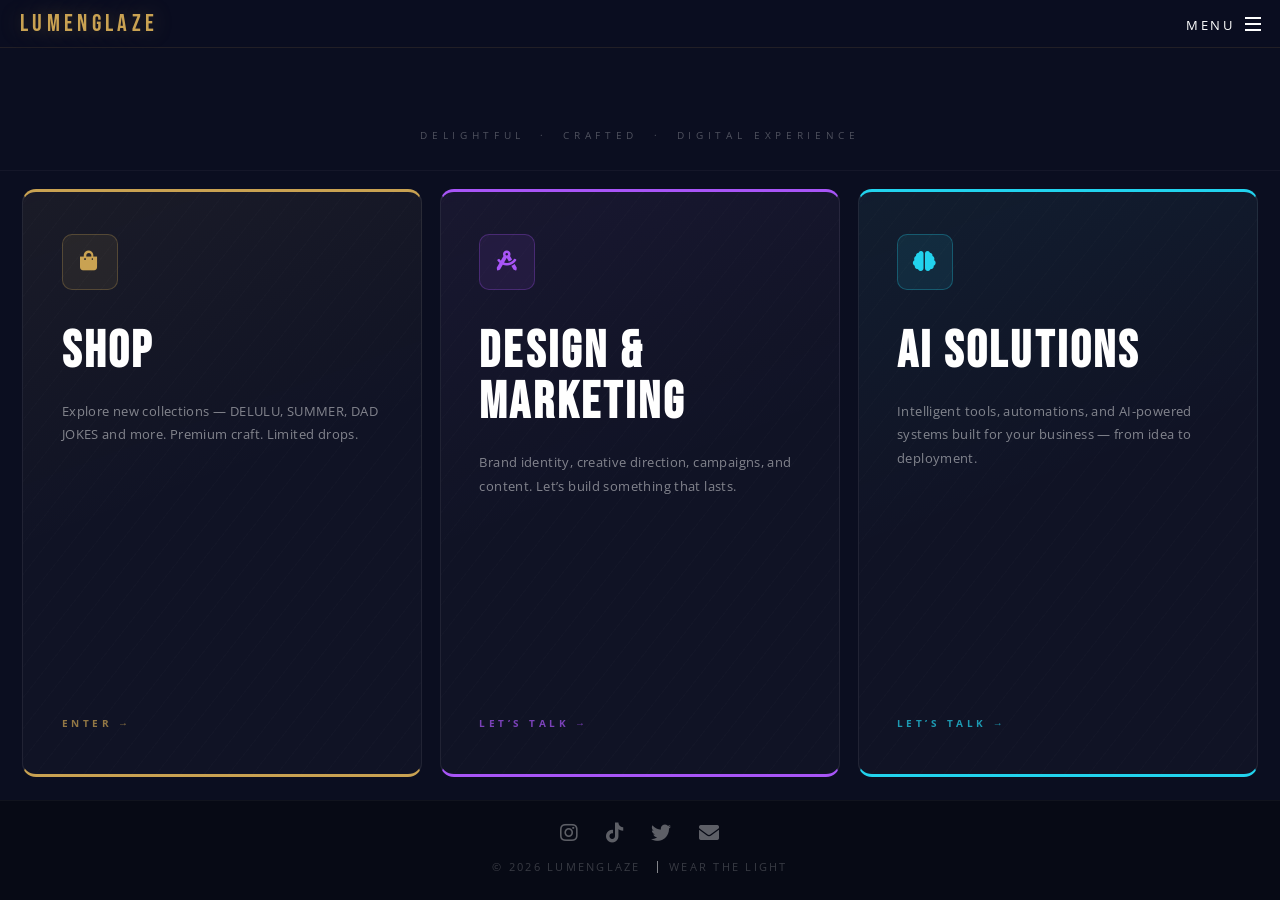
==== commit f1dce834: "LUMENGLAZE with funsctional links to shop" ====
--- a/index.html
+++ b/index.html
@@ -80,6 +80,7 @@
 				border-radius: 14px;
 				border: 1px solid rgba(255, 255, 255, 0.07);
 				border-top: 3px solid var(--accent);
+				border-bottom: 3px solid var(--accent);
 				background:
 					linear-gradient(160deg, var(--accent-wash) 0%, transparent 50%),
 					rgba(255, 255, 255, 0.022);
@@ -267,6 +268,7 @@
 					min-height: 200px;
 					padding: 2em 1.8em 1.8em;
 					border-radius: 12px;
+					border-bottom: 3px solid var(--accent);
 				}
 
 				.gate-title { font-size: 2.6em !important; }
@@ -322,7 +324,7 @@
 						</div>
 						<div class="gate-body">
 							<h2 class="gate-title">Shop</h2>
-							<p class="gate-desc">Explore three new collections — DELULU, World Cup, and SUMMER. Premium craft. Limited drops.</p>
+							<p class="gate-desc">Explore new collections — DELULU, SUMMER, DAD JOKES and more. Premium craft. Limited drops.</p>
 						</div>
 						<span class="gate-cta">Enter <span class="arrow">&#8594;</span></span>
 					</a>
@@ -361,7 +363,7 @@
 					<li><a href="https://www.instagram.com" target="_blank" rel="noopener" class="icon brands fa-instagram"><span class="label">Instagram</span></a></li>
 					<li><a href="https://www.tiktok.com" target="_blank" rel="noopener" class="icon brands fa-tiktok"><span class="label">TikTok</span></a></li>
 					<li><a href="https://x.com" target="_blank" rel="noopener" class="icon brands fa-twitter"><span class="label">Twitter / X</span></a></li>
-					<li><a href="mailto:hello@lumenglaze.com" class="icon solid fa-envelope"><span class="label">Email</span></a></li>
+					<li><a href="lumenglaze@gmail.com" class="icon solid fa-envelope"><span class="label">Email</span></a></li>
 				</ul>
 				<ul class="copyright">
 					<li>&copy; 2026 LUMENGLAZE</li>
--- a/assets/css/lumenglaze.css
+++ b/assets/css/lumenglaze.css
@@ -95,8 +95,17 @@
 /* shrink banner so the first collection peeks at the bottom */
 #banner {
 	background-color: #0b0e20;
-	height: 82vh !important;
+	height: 76vh !important;
 	min-height: 28em !important;
+}
+
+/* push only the eyebrow down from the fixed header */
+#banner .inner {
+	padding-top: 0;
+}
+
+.brand-eyebrow {
+	margin-top: 2.5em;
 }
 
 /* the dark overlay on the banner — keep it subtle */
@@ -347,6 +356,68 @@
 		);
 }
 
+/* CHROME — metallic silver + electric blue */
+.chrome-img .gradient-art {
+	background:
+		linear-gradient(150deg,
+			#0d1f3a 0%,
+			#1a3a5c 25%,
+			#2d6080 50%,
+			#5a9bb8 75%,
+			#c8dce8 100%
+		);
+}
+
+.chrome-img .gradient-art::after {
+	content: '';
+	position: absolute;
+	inset: 0;
+	background:
+		radial-gradient(
+			ellipse 55% 40% at 62% 45%,
+			rgba(255, 255, 255, 0.22) 0%,
+			transparent 70%
+		),
+		repeating-linear-gradient(
+			90deg,
+			transparent,
+			transparent 20px,
+			rgba(255, 255, 255, 0.03) 20px,
+			rgba(255, 255, 255, 0.03) 21px
+		);
+}
+
+/* NOIR — deep black + crimson */
+.noir-img .gradient-art {
+	background:
+		linear-gradient(145deg,
+			#060606 0%,
+			#180606 30%,
+			#380a0a 60%,
+			#6e0e0e 82%,
+			#a81212 100%
+		);
+}
+
+.noir-img .gradient-art::after {
+	content: '';
+	position: absolute;
+	inset: 0;
+	background:
+		radial-gradient(
+			ellipse 50% 70% at 25% 60%,
+			rgba(168, 18, 18, 0.2) 0%,
+			transparent 65%
+		),
+		repeating-linear-gradient(
+			-52deg,
+			transparent,
+			transparent 18px,
+			rgba(255, 255, 255, 0.015) 18px,
+			rgba(255, 255, 255, 0.015) 19px
+		);
+}
+
 /* SUMMER — coral sunrise + warm amber gold */
 .summer-img .gradient-art {
 	background:
